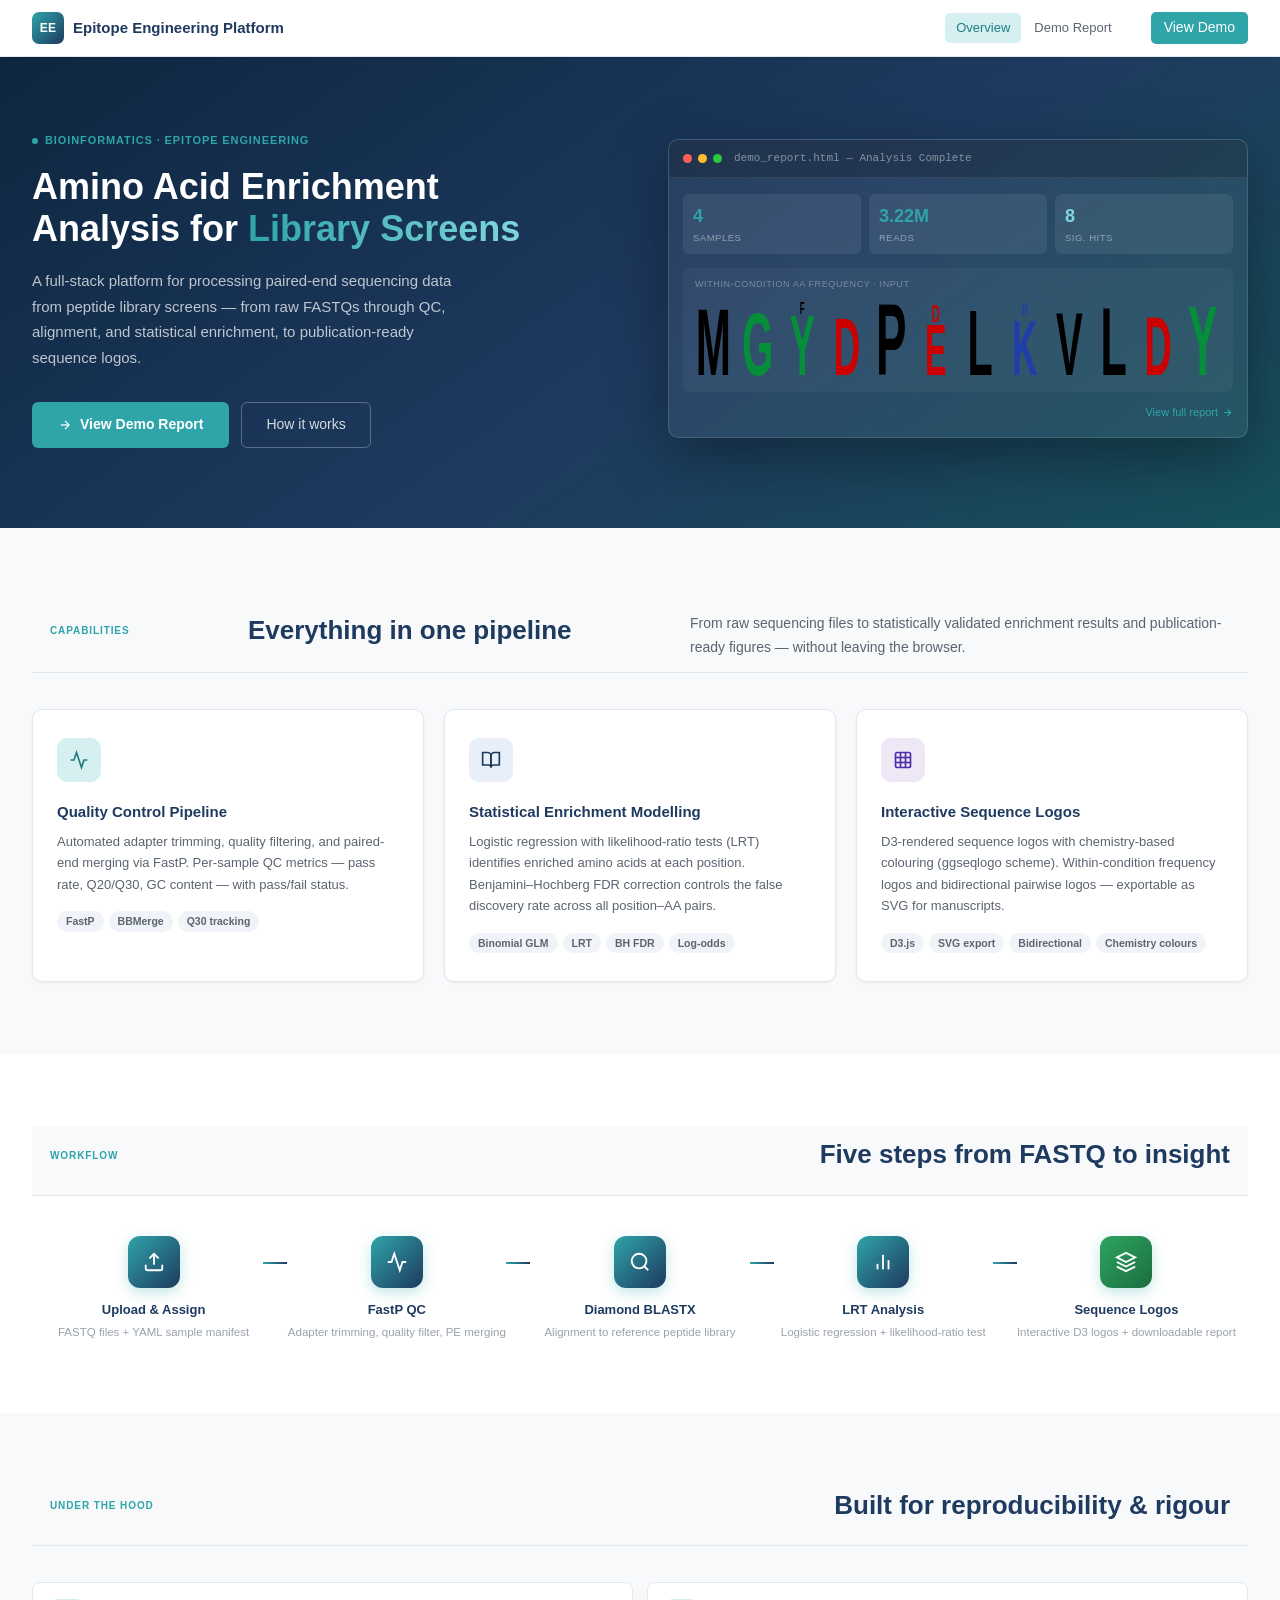
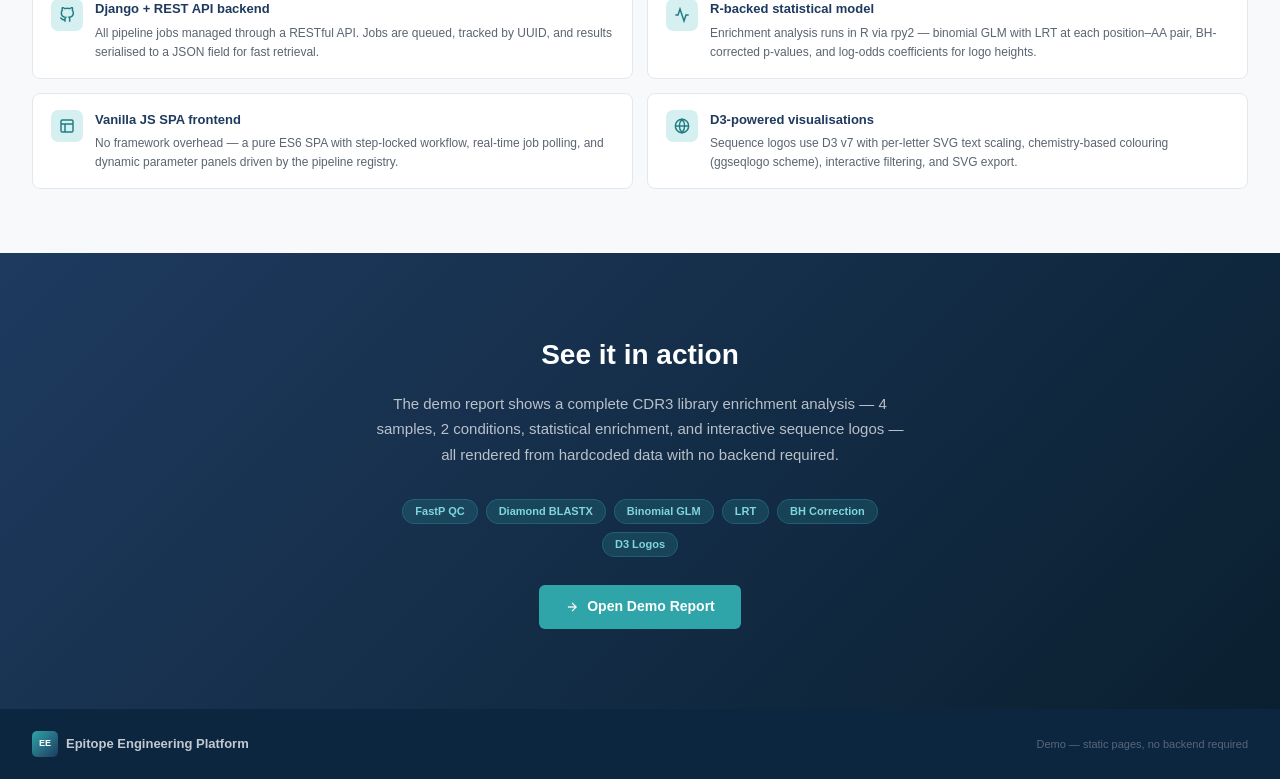
==== index.html @ d8d38004 "Initial commit for GitHub Pages demo" ====
<!DOCTYPE html>
<html lang="en">
<head>
  <meta charset="UTF-8"/>
  <meta name="viewport" content="width=device-width, initial-scale=1.0"/>
  <title>Epitope Engineering Platform — Overview</title>
  <link rel="stylesheet" href="style.css"/>
  <style>
    /* ── Hero ────────────────────────────────────────────── */
    .hero {
      background: linear-gradient(145deg, #0d2640 0%, #1E3A5F 55%, #16505a 100%);
      color: #fff;
      padding: 72px 0 80px;
    }
    .hero-inner {
      max-width: 1280px; margin: 0 auto; padding: 0 32px;
      display: grid; grid-template-columns: 1fr 1fr; gap: 56px; align-items: center;
    }
    @media (max-width: 760px) { .hero-inner { grid-template-columns: 1fr; gap: 36px; } }

    .hero-eyebrow {
      display: inline-flex; align-items: center; gap: 7px;
      font-size: 11px; font-weight: 600; text-transform: uppercase;
      letter-spacing: .9px; color: #2FA4A9; margin-bottom: 16px;
    }
    .hero-eyebrow-dot {
      width: 6px; height: 6px; border-radius: 50%; background: #2FA4A9;
      animation: pulse 2s ease-in-out infinite;
    }
    @keyframes pulse {
      0%,100% { opacity: 1; transform: scale(1); }
      50%      { opacity: .4; transform: scale(.75); }
    }

    .hero h1 {
      font-size: 36px; font-weight: 700; line-height: 1.18;
      color: #fff; margin-bottom: 18px;
    }
    .hero h1 em {
      font-style: normal;
      background: linear-gradient(90deg, #2FA4A9, #7fd6db);
      -webkit-background-clip: text; -webkit-text-fill-color: transparent;
    }

    .hero-sub {
      font-size: 15px; color: rgba(255,255,255,.72); line-height: 1.7;
      margin-bottom: 32px; max-width: 440px;
    }

    .hero-actions { display: flex; gap: 12px; flex-wrap: wrap; }
    .btn-hero-primary {
      display: inline-flex; align-items: center; gap: 8px;
      padding: 11px 26px; border-radius: 6px; border: none;
      background: #2FA4A9; color: #fff; font-size: 14px;
      font-weight: 600; font-family: inherit; cursor: pointer;
      text-decoration: none; transition: background .15s;
    }
    .btn-hero-primary:hover { background: #1f7d82; }
    .btn-hero-ghost {
      display: inline-flex; align-items: center; gap: 8px;
      padding: 11px 24px; border-radius: 6px;
      border: 1.5px solid rgba(255,255,255,.28); color: rgba(255,255,255,.82);
      font-size: 14px; font-weight: 500; font-family: inherit; cursor: pointer;
      text-decoration: none; transition: border-color .15s, color .15s;
    }
    .btn-hero-ghost:hover { border-color: rgba(255,255,255,.6); color: #fff; }

    /* ── Hero preview panel ──────────────────────────────── */
    .hero-preview {
      background: rgba(255,255,255,.06);
      border: 1px solid rgba(255,255,255,.12);
      border-radius: 10px; overflow: hidden;
      box-shadow: 0 20px 60px rgba(0,0,0,.35);
    }
    .hp-bar {
      display: flex; align-items: center; gap: 6px;
      padding: 10px 14px; background: rgba(0,0,0,.2);
      border-bottom: 1px solid rgba(255,255,255,.07);
    }
    .hp-dot { width: 9px; height: 9px; border-radius: 50%; }
    .hp-title {
      font-size: 11px; color: rgba(255,255,255,.45); margin-left: 6px;
      font-family: 'SF Mono', 'Fira Code', monospace;
    }
    .hp-content { padding: 16px 14px; }

    /* Mini stat row in preview */
    .mini-stats {
      display: grid; grid-template-columns: repeat(3, 1fr); gap: 8px;
      margin-bottom: 14px;
    }
    .mini-stat {
      background: rgba(255,255,255,.07); border-radius: 6px;
      padding: 9px 10px;
    }
    .mini-stat-val { font-size: 18px; font-weight: 700; color: #2FA4A9; }
    .mini-stat-lbl { font-size: 9.5px; color: rgba(255,255,255,.45); text-transform: uppercase; letter-spacing: .5px; }

    /* Preview logo placeholder (static SVG) */
    .preview-logo-wrap {
      background: rgba(255,255,255,.04); border-radius: 6px;
      padding: 10px 8px;
    }
    .preview-logo-label {
      font-size: 9px; text-transform: uppercase; letter-spacing: .6px;
      color: rgba(255,255,255,.35); margin-bottom: 6px; padding-left: 4px;
    }

    /* ── Section headers ─────────────────────────────────── */
    .section-label {
      font-size: 10px; font-weight: 700; text-transform: uppercase;
      letter-spacing: .9px; color: #2FA4A9; margin-bottom: 10px;
    }
    .section-title {
      font-size: 26px; font-weight: 700; color: #1E3A5F;
      line-height: 1.25; margin-bottom: 12px;
    }
    .section-sub {
      font-size: 14px; color: #5B6470; line-height: 1.7; max-width: 540px;
    }
    .section-hd { margin-bottom: 36px; }

    /* ── Features section ────────────────────────────────── */
    .features { padding: 72px 0; background: #F7F9FB; }
    .feature-grid {
      display: grid; grid-template-columns: repeat(3, 1fr); gap: 20px;
    }
    @media (max-width: 720px) { .feature-grid { grid-template-columns: 1fr; } }

    .feat-card {
      background: #fff; border: 1px solid #E3E8EF;
      border-radius: 10px; padding: 28px 24px;
      box-shadow: 0 1px 3px rgba(0,0,0,.06);
      transition: box-shadow .2s, transform .2s;
    }
    .feat-card:hover {
      box-shadow: 0 6px 20px rgba(0,0,0,.09);
      transform: translateY(-2px);
    }
    .feat-icon {
      width: 44px; height: 44px; border-radius: 10px;
      display: flex; align-items: center; justify-content: center;
      margin-bottom: 18px;
    }
    .feat-icon.teal   { background: #D6F0F1; color: #1f7d82; }
    .feat-icon.navy   { background: #E8EFF8; color: #1E3A5F; }
    .feat-icon.purple { background: #EDE7F6; color: #512DA8; }
    .feat-h { font-size: 15px; font-weight: 700; color: #1E3A5F; margin-bottom: 8px; }
    .feat-p { font-size: 13px; color: #5B6470; line-height: 1.65; }
    .feat-tags { display: flex; flex-wrap: wrap; gap: 5px; margin-top: 16px; }
    .feat-tag {
      font-size: 10.5px; font-weight: 600; padding: 2px 9px;
      border-radius: 99px; background: #F0F4F8; color: #5B6470;
    }

    /* ── Pipeline section ────────────────────────────────── */
    .pipeline-section { padding: 72px 0; background: #fff; }
    .pipeline-flow {
      display: flex; align-items: flex-start; gap: 0;
      margin-top: 40px; flex-wrap: wrap;
    }
    .pipeline-step {
      flex: 1; min-width: 140px;
      display: flex; flex-direction: column; align-items: center;
      text-align: center; position: relative; padding: 0 8px;
    }
    .pipeline-step:not(:last-child)::after {
      content: '';
      position: absolute; top: 26px; right: -12px;
      width: 24px; height: 2px;
      background: linear-gradient(90deg, #2FA4A9, #1E3A5F);
    }
    @media (max-width: 700px) {
      .pipeline-flow { flex-direction: column; gap: 20px; }
      .pipeline-step:not(:last-child)::after { display: none; }
    }

    .ps-icon {
      width: 52px; height: 52px; border-radius: 12px;
      background: linear-gradient(135deg, #2FA4A9, #1E3A5F);
      display: flex; align-items: center; justify-content: center;
      color: #fff; margin-bottom: 12px;
      box-shadow: 0 4px 14px rgba(47,164,169,.3);
    }
    .ps-name { font-size: 13px; font-weight: 700; color: #1E3A5F; margin-bottom: 4px; }
    .ps-desc { font-size: 11.5px; color: #9AA2AB; line-height: 1.5; }

    /* ── Technical highlights ────────────────────────────── */
    .tech-section { padding: 64px 0; background: #F7F9FB; }
    .tech-grid {
      display: grid; grid-template-columns: repeat(2, 1fr); gap: 14px;
      margin-top: 36px;
    }
    @media (max-width: 600px) { .tech-grid { grid-template-columns: 1fr; } }
    .tech-item {
      display: flex; gap: 12px; align-items: flex-start;
      background: #fff; border: 1px solid #E3E8EF;
      border-radius: 8px; padding: 16px 18px;
    }
    .tech-icon {
      width: 32px; height: 32px; border-radius: 7px;
      background: #D6F0F1; color: #1f7d82; flex-shrink: 0;
      display: flex; align-items: center; justify-content: center;
    }
    .tech-h { font-size: 13px; font-weight: 600; color: #1E3A5F; margin-bottom: 4px; }
    .tech-p { font-size: 12px; color: #5B6470; line-height: 1.6; }

    /* ── CTA section ─────────────────────────────────────── */
    .cta-section {
      padding: 80px 0;
      background: linear-gradient(135deg, #1E3A5F 0%, #0a2030 100%);
      text-align: center;
    }
    .cta-inner { max-width: 600px; margin: 0 auto; padding: 0 32px; }
    .cta-section h2 { font-size: 28px; font-weight: 700; color: #fff; margin-bottom: 14px; }
    .cta-section p  { font-size: 15px; color: rgba(255,255,255,.7); line-height: 1.7; margin-bottom: 32px; }
    .cta-badges { display: flex; gap: 8px; flex-wrap: wrap; justify-content: center; margin-bottom: 28px; }
    .cta-badge {
      font-size: 11px; font-weight: 600; padding: 3px 12px;
      border-radius: 99px; background: rgba(47,164,169,.2);
      color: #7fd6db; border: 1px solid rgba(47,164,169,.3);
    }

    /* ── Footer ──────────────────────────────────────────── */
    .simple-footer {
      background: #0d2640; padding: 22px 32px;
      display: flex; align-items: center; justify-content: space-between;
      flex-wrap: wrap; gap: 12px;
    }
    .sf-logo { display: flex; align-items: center; gap: 8px; }
    .sf-logo-mark {
      width: 26px; height: 26px; border-radius: 5px;
      background: linear-gradient(135deg, #2FA4A9, #1E3A5F);
      display: flex; align-items: center; justify-content: center;
      color: #fff; font-weight: 700; font-size: 9px;
    }
    .sf-logo-name { font-size: 13px; font-weight: 600; color: rgba(255,255,255,.75); }
    .sf-copy { font-size: 11px; color: rgba(255,255,255,.3); }
  </style>
</head>
<body>

<!-- ── Header ──────────────────────────────────────────────────────── -->
<header class="site-header">
  <div class="hdr-inner">
    <div class="logo">
      <span class="logo-mark">EE</span>
      <span class="logo-name">Epitope Engineering Platform</span>
    </div>
    <nav class="nav">
      <a href="index.html" class="nav-a active">Overview</a>
      <a href="demo_report.html" class="nav-a">Demo Report</a>
    </nav>
    <a href="demo_report.html" class="btn-accent" style="margin-left:8px">View Demo</a>
  </div>
</header>

<!-- ── Hero ────────────────────────────────────────────────────────── -->
<section class="hero">
  <div class="hero-inner">
    <div>
      <div class="hero-eyebrow">
        <span class="hero-eyebrow-dot"></span>
        Bioinformatics · Epitope Engineering
      </div>
      <h1>Amino Acid Enrichment<br>Analysis for <em>Library Screens</em></h1>
      <p class="hero-sub">
        A full-stack platform for processing paired-end sequencing data from peptide library
        screens — from raw FASTQs through QC, alignment, and statistical enrichment, to
        publication-ready sequence logos.
      </p>
      <div class="hero-actions">
        <a href="demo_report.html" class="btn-hero-primary">
          <svg width="14" height="14" viewBox="0 0 24 24" fill="none" stroke="currentColor" stroke-width="2.2"><path d="M5 12h14"/><path d="M12 5l7 7-7 7"/></svg>
          View Demo Report
        </a>
        <a href="#pipeline" class="btn-hero-ghost">How it works</a>
      </div>
    </div>

    <!-- Preview panel -->
    <div class="hero-preview">
      <div class="hp-bar">
        <div class="hp-dot" style="background:#FF5F57"></div>
        <div class="hp-dot" style="background:#FEBC2E"></div>
        <div class="hp-dot" style="background:#28C840"></div>
        <span class="hp-title">demo_report.html — Analysis Complete</span>
      </div>
      <div class="hp-content">
        <div class="mini-stats">
          <div class="mini-stat">
            <div class="mini-stat-val">4</div>
            <div class="mini-stat-lbl">Samples</div>
          </div>
          <div class="mini-stat">
            <div class="mini-stat-val">3.22M</div>
            <div class="mini-stat-lbl">Reads</div>
          </div>
          <div class="mini-stat">
            <div class="mini-stat-val" style="color:#7fd6db">8</div>
            <div class="mini-stat-lbl">Sig. Hits</div>
          </div>
        </div>

        <!-- Static inline sequence logo preview -->
        <div class="preview-logo-wrap">
          <div class="preview-logo-label">Within-condition AA frequency · Input</div>
          <svg width="100%" viewBox="0 0 552 80" xmlns="http://www.w3.org/2000/svg" preserveAspectRatio="xMidYMid meet">
            <!-- P1: M tall black -->
            <g transform="translate(23,80)"><text x="0" y="0" text-anchor="middle" font-family="'Arial Black',Arial" font-weight="900" font-size="97" fill="#000" transform="scale(.45,1)" dominant-baseline="alphabetic">M</text></g>
            <!-- P2: G tall green -->
            <g transform="translate(69,80)"><text x="0" y="0" text-anchor="middle" font-family="'Arial Black',Arial" font-weight="900" font-size="92" fill="#058F3A" transform="scale(.45,1)" dominant-baseline="alphabetic">G</text></g>
            <!-- P3: Y green prominent -->
            <g transform="translate(115,80)"><text x="0" y="0" text-anchor="middle" font-family="'Arial Black',Arial" font-weight="900" font-size="88" fill="#058F3A" transform="scale(.45,1)" dominant-baseline="alphabetic">Y</text></g>
            <!-- P3: F small black above -->
            <g transform="translate(115,17)"><text x="0" y="0" text-anchor="middle" font-family="'Arial Black',Arial" font-weight="900" font-size="18" fill="#000" transform="scale(.45,1)" dominant-baseline="alphabetic">F</text></g>
            <!-- P4: D red tall -->
            <g transform="translate(161,80)"><text x="0" y="0" text-anchor="middle" font-family="'Arial Black',Arial" font-weight="900" font-size="85" fill="#CC0000" transform="scale(.45,1)" dominant-baseline="alphabetic">D</text></g>
            <!-- P5: P black very tall -->
            <g transform="translate(207,80)"><text x="0" y="0" text-anchor="middle" font-family="'Arial Black',Arial" font-weight="900" font-size="105" fill="#000" transform="scale(.45,1)" dominant-baseline="alphabetic">P</text></g>
            <!-- P6: E red tall -->
            <g transform="translate(253,80)"><text x="0" y="0" text-anchor="middle" font-family="'Arial Black',Arial" font-weight="900" font-size="74" fill="#CC0000" transform="scale(.45,1)" dominant-baseline="alphabetic">E</text></g>
            <!-- P6: D red medium -->
            <g transform="translate(253,25)"><text x="0" y="0" text-anchor="middle" font-family="'Arial Black',Arial" font-weight="900" font-size="25" fill="#CC0000" transform="scale(.45,1)" dominant-baseline="alphabetic">D</text></g>
            <!-- P7: L black tall -->
            <g transform="translate(299,80)"><text x="0" y="0" text-anchor="middle" font-family="'Arial Black',Arial" font-weight="900" font-size="95" fill="#000" transform="scale(.45,1)" dominant-baseline="alphabetic">L</text></g>
            <!-- P8: K blue tall -->
            <g transform="translate(345,80)"><text x="0" y="0" text-anchor="middle" font-family="'Arial Black',Arial" font-weight="900" font-size="81" fill="#1F3EAA" transform="scale(.45,1)" dominant-baseline="alphabetic">K</text></g>
            <!-- P8: R blue medium -->
            <g transform="translate(345,18)"><text x="0" y="0" text-anchor="middle" font-family="'Arial Black',Arial" font-weight="900" font-size="18" fill="#1F3EAA" transform="scale(.45,1)" dominant-baseline="alphabetic">R</text></g>
            <!-- P9: V black tall -->
            <g transform="translate(391,80)"><text x="0" y="0" text-anchor="middle" font-family="'Arial Black',Arial" font-weight="900" font-size="92" fill="#000" transform="scale(.45,1)" dominant-baseline="alphabetic">V</text></g>
            <!-- P10: L black tall -->
            <g transform="translate(437,80)"><text x="0" y="0" text-anchor="middle" font-family="'Arial Black',Arial" font-weight="900" font-size="99" fill="#000" transform="scale(.45,1)" dominant-baseline="alphabetic">L</text></g>
            <!-- P11: D red tall -->
            <g transform="translate(483,80)"><text x="0" y="0" text-anchor="middle" font-family="'Arial Black',Arial" font-weight="900" font-size="87" fill="#CC0000" transform="scale(.45,1)" dominant-baseline="alphabetic">D</text></g>
            <!-- P12: Y green tall -->
            <g transform="translate(529,80)"><text x="0" y="0" text-anchor="middle" font-family="'Arial Black',Arial" font-weight="900" font-size="101" fill="#058F3A" transform="scale(.45,1)" dominant-baseline="alphabetic">Y</text></g>
          </svg>
        </div>

        <div style="display:flex;justify-content:flex-end;margin-top:12px">
          <a href="demo_report.html" style="font-size:11px;color:#2FA4A9;display:flex;align-items:center;gap:4px">
            View full report
            <svg width="11" height="11" viewBox="0 0 24 24" fill="none" stroke="currentColor" stroke-width="2.5"><path d="M5 12h14"/><path d="M12 5l7 7-7 7"/></svg>
          </a>
        </div>
      </div>
    </div>
  </div>
</section>

<!-- ── Features ────────────────────────────────────────────────────── -->
<section class="features">
  <div class="wrap">
    <div class="section-hd">
      <div class="section-label">Capabilities</div>
      <div class="section-title">Everything in one pipeline</div>
      <p class="section-sub">
        From raw sequencing files to statistically validated enrichment results and
        publication-ready figures — without leaving the browser.
      </p>
    </div>

    <div class="feature-grid">
      <!-- Feature 1 -->
      <div class="feat-card">
        <div class="feat-icon teal">
          <svg width="20" height="20" viewBox="0 0 24 24" fill="none" stroke="currentColor" stroke-width="2"><polyline points="22 12 18 12 15 21 9 3 6 12 2 12"/></svg>
        </div>
        <div class="feat-h">Quality Control Pipeline</div>
        <p class="feat-p">
          Automated adapter trimming, quality filtering, and paired-end merging via FastP.
          Per-sample QC metrics — pass rate, Q20/Q30, GC content — with pass/fail status.
        </p>
        <div class="feat-tags">
          <span class="feat-tag">FastP</span>
          <span class="feat-tag">BBMerge</span>
          <span class="feat-tag">Q30 tracking</span>
        </div>
      </div>

      <!-- Feature 2 -->
      <div class="feat-card">
        <div class="feat-icon navy">
          <svg width="20" height="20" viewBox="0 0 24 24" fill="none" stroke="currentColor" stroke-width="2"><path d="M2 3h6a4 4 0 0 1 4 4v14a3 3 0 0 0-3-3H2z"/><path d="M22 3h-6a4 4 0 0 0-4 4v14a3 3 0 0 1 3-3h7z"/></svg>
        </div>
        <div class="feat-h">Statistical Enrichment Modelling</div>
        <p class="feat-p">
          Logistic regression with likelihood-ratio tests (LRT) identifies enriched amino acids
          at each position. Benjamini–Hochberg FDR correction controls the false discovery rate
          across all position–AA pairs.
        </p>
        <div class="feat-tags">
          <span class="feat-tag">Binomial GLM</span>
          <span class="feat-tag">LRT</span>
          <span class="feat-tag">BH FDR</span>
          <span class="feat-tag">Log-odds</span>
        </div>
      </div>

      <!-- Feature 3 -->
      <div class="feat-card">
        <div class="feat-icon purple">
          <svg width="20" height="20" viewBox="0 0 24 24" fill="none" stroke="currentColor" stroke-width="2"><rect x="3" y="3" width="18" height="18" rx="2" ry="2"/><line x1="3" y1="9" x2="21" y2="9"/><line x1="3" y1="15" x2="21" y2="15"/><line x1="9" y1="3" x2="9" y2="21"/><line x1="15" y1="3" x2="15" y2="21"/></svg>
        </div>
        <div class="feat-h">Interactive Sequence Logos</div>
        <p class="feat-p">
          D3-rendered sequence logos with chemistry-based colouring (ggseqlogo scheme).
          Within-condition frequency logos and bidirectional pairwise logos — exportable
          as SVG for manuscripts.
        </p>
        <div class="feat-tags">
          <span class="feat-tag">D3.js</span>
          <span class="feat-tag">SVG export</span>
          <span class="feat-tag">Bidirectional</span>
          <span class="feat-tag">Chemistry colours</span>
        </div>
      </div>
    </div>
  </div>
</section>

<!-- ── Pipeline flow ────────────────────────────────────────────────── -->
<section class="pipeline-section" id="pipeline">
  <div class="wrap">
    <div class="section-hd" style="text-align:center;margin:0 auto 36px">
      <div class="section-label" style="text-align:center">Workflow</div>
      <div class="section-title" style="text-align:center">Five steps from FASTQ to insight</div>
    </div>

    <div class="pipeline-flow">
      <div class="pipeline-step">
        <div class="ps-icon">
          <svg width="22" height="22" viewBox="0 0 24 24" fill="none" stroke="currentColor" stroke-width="2"><path d="M21 15v4a2 2 0 01-2 2H5a2 2 0 01-2-2v-4"/><polyline points="17 8 12 3 7 8"/><line x1="12" y1="3" x2="12" y2="15"/></svg>
        </div>
        <div class="ps-name">Upload & Assign</div>
        <div class="ps-desc">FASTQ files + YAML sample manifest</div>
      </div>

      <div class="pipeline-step">
        <div class="ps-icon">
          <svg width="22" height="22" viewBox="0 0 24 24" fill="none" stroke="currentColor" stroke-width="2"><polyline points="22 12 18 12 15 21 9 3 6 12 2 12"/></svg>
        </div>
        <div class="ps-name">FastP QC</div>
        <div class="ps-desc">Adapter trimming, quality filter, PE merging</div>
      </div>

      <div class="pipeline-step">
        <div class="ps-icon">
          <svg width="22" height="22" viewBox="0 0 24 24" fill="none" stroke="currentColor" stroke-width="2"><circle cx="11" cy="11" r="8"/><line x1="21" y1="21" x2="16.65" y2="16.65"/></svg>
        </div>
        <div class="ps-name">Diamond BLASTX</div>
        <div class="ps-desc">Alignment to reference peptide library</div>
      </div>

      <div class="pipeline-step">
        <div class="ps-icon">
          <svg width="22" height="22" viewBox="0 0 24 24" fill="none" stroke="currentColor" stroke-width="2"><line x1="18" y1="20" x2="18" y2="10"/><line x1="12" y1="20" x2="12" y2="4"/><line x1="6" y1="20" x2="6" y2="14"/></svg>
        </div>
        <div class="ps-name">LRT Analysis</div>
        <div class="ps-desc">Logistic regression + likelihood-ratio test</div>
      </div>

      <div class="pipeline-step">
        <div class="ps-icon" style="background:linear-gradient(135deg,#2fa460,#1a6e40)">
          <svg width="22" height="22" viewBox="0 0 24 24" fill="none" stroke="currentColor" stroke-width="2"><path d="M12 2L2 7l10 5 10-5-10-5z"/><path d="M2 17l10 5 10-5"/><path d="M2 12l10 5 10-5"/></svg>
        </div>
        <div class="ps-name">Sequence Logos</div>
        <div class="ps-desc">Interactive D3 logos + downloadable report</div>
      </div>
    </div>
  </div>
</section>

<!-- ── Technical highlights ─────────────────────────────────────────── -->
<section class="tech-section">
  <div class="wrap">
    <div class="section-hd">
      <div class="section-label">Under the hood</div>
      <div class="section-title">Built for reproducibility &amp; rigour</div>
    </div>

    <div class="tech-grid">
      <div class="tech-item">
        <div class="tech-icon">
          <svg width="16" height="16" viewBox="0 0 24 24" fill="none" stroke="currentColor" stroke-width="2.2"><path d="M9 19c-5 1.5-5-2.5-7-3m14 6v-3.87a3.37 3.37 0 0 0-.94-2.61c3.14-.35 6.44-1.54 6.44-7A5.44 5.44 0 0 0 20 4.77 5.07 5.07 0 0 0 19.91 1S18.73.65 16 2.48a13.38 13.38 0 0 0-7 0C6.27.65 5.09 1 5.09 1A5.07 5.07 0 0 0 5 4.77a5.44 5.44 0 0 0-1.5 3.78c0 5.42 3.3 6.61 6.44 7A3.37 3.37 0 0 0 9 18.13V22"/></svg>
        </div>
        <div>
          <div class="tech-h">Django + REST API backend</div>
          <p class="tech-p">
            All pipeline jobs managed through a RESTful API. Jobs are queued, tracked by UUID,
            and results serialised to a JSON field for fast retrieval.
          </p>
        </div>
      </div>

      <div class="tech-item">
        <div class="tech-icon">
          <svg width="16" height="16" viewBox="0 0 24 24" fill="none" stroke="currentColor" stroke-width="2.2"><polyline points="22 12 18 12 15 21 9 3 6 12 2 12"/></svg>
        </div>
        <div>
          <div class="tech-h">R-backed statistical model</div>
          <p class="tech-p">
            Enrichment analysis runs in R via rpy2 — binomial GLM with LRT at each
            position–AA pair, BH-corrected p-values, and log-odds coefficients for logo heights.
          </p>
        </div>
      </div>

      <div class="tech-item">
        <div class="tech-icon">
          <svg width="16" height="16" viewBox="0 0 24 24" fill="none" stroke="currentColor" stroke-width="2.2"><rect x="3" y="3" width="18" height="18" rx="2"/><path d="M3 9h18M9 21V9"/></svg>
        </div>
        <div>
          <div class="tech-h">Vanilla JS SPA frontend</div>
          <p class="tech-p">
            No framework overhead — a pure ES6 SPA with step-locked workflow, real-time
            job polling, and dynamic parameter panels driven by the pipeline registry.
          </p>
        </div>
      </div>

      <div class="tech-item">
        <div class="tech-icon">
          <svg width="16" height="16" viewBox="0 0 24 24" fill="none" stroke="currentColor" stroke-width="2.2"><circle cx="12" cy="12" r="10"/><line x1="2" y1="12" x2="22" y2="12"/><path d="M12 2a15.3 15.3 0 0 1 4 10 15.3 15.3 0 0 1-4 10 15.3 15.3 0 0 1-4-10 15.3 15.3 0 0 1 4-10z"/></svg>
        </div>
        <div>
          <div class="tech-h">D3-powered visualisations</div>
          <p class="tech-p">
            Sequence logos use D3 v7 with per-letter SVG text scaling, chemistry-based
            colouring (ggseqlogo scheme), interactive filtering, and SVG export.
          </p>
        </div>
      </div>
    </div>
  </div>
</section>

<!-- ── CTA ──────────────────────────────────────────────────────────── -->
<section class="cta-section">
  <div class="cta-inner">
    <h2>See it in action</h2>
    <p>
      The demo report shows a complete CDR3 library enrichment analysis — 4 samples,
      2 conditions, statistical enrichment, and interactive sequence logos — all rendered
      from hardcoded data with no backend required.
    </p>
    <div class="cta-badges">
      <span class="cta-badge">FastP QC</span>
      <span class="cta-badge">Diamond BLASTX</span>
      <span class="cta-badge">Binomial GLM</span>
      <span class="cta-badge">LRT</span>
      <span class="cta-badge">BH Correction</span>
      <span class="cta-badge">D3 Logos</span>
    </div>
    <a href="demo_report.html" class="btn-hero-primary" style="margin:0 auto;display:inline-flex">
      <svg width="14" height="14" viewBox="0 0 24 24" fill="none" stroke="currentColor" stroke-width="2.2"><path d="M5 12h14"/><path d="M12 5l7 7-7 7"/></svg>
      Open Demo Report
    </a>
  </div>
</section>

<!-- ── Footer ───────────────────────────────────────────────────────── -->
<footer class="simple-footer">
  <div class="sf-logo">
    <div class="sf-logo-mark">EE</div>
    <span class="sf-logo-name">Epitope Engineering Platform</span>
  </div>
  <span class="sf-copy">Demo — static pages, no backend required</span>
</footer>

</body>
</html>
---- style.css ----
/* ══════════════════════════════════════════════════════
   Nature palette
   Primary #1E3A5F  Accent #2FA4A9  BG #F7F9FB
══════════════════════════════════════════════════════ */
:root{
  --p:   #1E3A5F; --p2:  #2a5080;
  --a:   #2FA4A9; --a2:  #1f7d82; --as: #D6F0F1;
  --bg:  #F7F9FB; --sur: #FFFFFF;
  --bd:  #E3E8EF; --bd2: #F0F4F8;
  --t1:  #1A1D21; --t2:  #5B6470; --t3: #9AA2AB;
  --ok:  #2E7D32; --oks: #E8F5E9;
  --err: #C62828; --ers: #FFEBEE;
  --r:   7px; --r2: 5px;
  --sh:  0 1px 3px rgba(0,0,0,.07),0 1px 2px rgba(0,0,0,.04);
  --sh2: 0 4px 14px rgba(0,0,0,.09);
}
*,*::before,*::after{box-sizing:border-box;margin:0;padding:0}
html{font-size:14px}
body{font-family:'Inter',-apple-system,BlinkMacSystemFont,'Segoe UI',sans-serif;
  background:var(--bg);color:var(--t1);line-height:1.55;min-height:100vh;display:flex;flex-direction:column}
a{color:var(--a);text-decoration:none}
button{cursor:pointer;font-family:inherit;font-size:13px}
input,select{font-family:inherit;font-size:12px}

.wrap{max-width:1280px;margin:0 auto;padding:0 32px}

/* ── HEADER ──────────────────────────────────────────── */
.site-header{background:var(--sur);border-bottom:1px solid var(--bd);
  position:sticky;top:0;z-index:200;box-shadow:var(--sh)}
.hdr-inner{max-width:1280px;margin:0 auto;padding:0 32px;
  display:flex;align-items:center;gap:20px;height:56px}
.logo{display:flex;align-items:center;gap:9px;flex-shrink:0}
.logo-mark{width:32px;height:32px;border-radius:7px;
  background:linear-gradient(135deg,var(--a),var(--p));
  display:flex;align-items:center;justify-content:center;
  color:#fff;font-weight:700;font-size:12px;letter-spacing:.3px}
.logo-mark.sm{width:26px;height:26px;font-size:10px}
.logo-name{font-weight:600;font-size:15px;color:var(--p)}
.nav{display:flex;gap:2px;margin-left:auto}
.nav-a{padding:5px 11px;border-radius:var(--r2);font-size:13px;color:var(--t2);transition:.15s}
.nav-a:hover{background:var(--bg);color:var(--t1)}
.nav-a.active{background:var(--as);color:var(--a2);font-weight:500}
.btn-ghost{padding:5px 13px;border-radius:var(--r2);border:1px solid var(--bd);
  background:transparent;color:var(--t1);transition:.15s}
.btn-ghost:hover{border-color:var(--a);color:var(--a)}
.btn-accent{padding:5px 13px;border-radius:var(--r2);border:none;
  background:var(--a);color:#fff;font-weight:500;transition:.15s}
.btn-accent:hover{background:var(--a2)}

/* ── SIDEBAR ─────────────────────────────────────────── */
.sidebar-overlay{position:fixed;inset:0;background:rgba(0,0,0,.35);
  z-index:299;display:none;backdrop-filter:blur(2px)}
.sidebar-overlay.show{display:block}
.file-sidebar{position:fixed;top:0;right:0;bottom:0;width:320px;
  background:var(--sur);border-left:1px solid var(--bd);
  z-index:300;display:flex;flex-direction:column;
  transform:translateX(100%);transition:transform .25s cubic-bezier(.4,0,.2,1);
  box-shadow:-4px 0 24px rgba(0,0,0,.12)}
.file-sidebar.open{transform:translateX(0)}
.sb-head{display:flex;align-items:center;justify-content:space-between;
  padding:16px 16px 12px;border-bottom:1px solid var(--bd)}
.sb-title{display:flex;align-items:center;gap:7px;
  font-weight:600;font-size:13px;color:var(--p)}
.sb-close{width:26px;height:26px;border-radius:5px;border:none;
  background:transparent;color:var(--t3);display:flex;align-items:center;justify-content:center;transition:.15s}
.sb-close:hover{background:var(--bd2);color:var(--t1)}
.sb-search-wrap{display:flex;align-items:center;gap:7px;
  margin:10px 12px 4px;padding:6px 10px;
  background:var(--bg);border:1px solid var(--bd);border-radius:var(--r2)}
.sb-search-wrap svg{color:var(--t3);flex-shrink:0}
.sb-search{border:none;background:transparent;color:var(--t1);width:100%;outline:none;font-size:12px}
/* Finder-style list */
.sb-list{flex:1;overflow-y:auto;padding:4px 0}
.sb-empty{padding:24px 16px;text-align:center;color:var(--t3);font-size:12px}
.sb-item{display:grid;grid-template-columns:28px 1fr auto 20px;
  align-items:center;gap:6px;padding:5px 10px 5px 12px;
  transition:background .1s;cursor:default;user-select:none}
.sb-item:hover{background:var(--bd2)}
.sb-item:hover .sb-item-del{opacity:1}
.sb-item-icon{width:24px;height:24px;border-radius:4px;
  background:var(--as);display:flex;align-items:center;justify-content:center;
  color:var(--a2);font-size:9px;font-weight:700;text-transform:uppercase;flex-shrink:0}
/* extension-based tints */
.sb-item-icon.fastq{background:#d6f0f1;color:#1f7d82}
.sb-item-icon.fa   {background:#e8f5e9;color:#2e7d32}
.sb-item-icon.bam  {background:#fff3e0;color:#e65100}
.sb-item-icon.vcf  {background:#f3e5f5;color:#7b1fa2}
.sb-item-icon.gz   {background:#fce4ec;color:#c62828}
.sb-item-name{font-size:12px;color:var(--t1);white-space:nowrap;overflow:hidden;text-overflow:ellipsis}
.sb-item-size{font-size:11px;color:var(--t3);white-space:nowrap}
.sb-item-del{width:18px;height:18px;border-radius:3px;border:none;
  background:transparent;color:var(--t3);opacity:0;
  display:flex;align-items:center;justify-content:center;transition:.15s;flex-shrink:0}
.sb-item-del:hover{background:var(--ers);color:var(--err)}
.sb-foot{padding:10px 14px;border-top:1px solid var(--bd);
  display:flex;justify-content:space-between;
  font-size:11px;color:var(--t2)}

/* ── MAIN / LAYOUT ───────────────────────────────────── */
.main{flex:1;padding:28px 0 60px}
.page-hd{margin-bottom:18px}
.page-hd h1{font-size:21px;font-weight:600;color:var(--p)}
.page-hd p{font-size:13px;color:var(--t2);margin-top:3px}

/* ── UPLOAD BAR ──────────────────────────────────────── */
.upload-bar{display:flex;align-items:center;
  background:var(--sur);border:1px solid var(--bd);border-radius:var(--r);
  box-shadow:var(--sh);margin-bottom:18px;overflow:hidden;min-height:66px}
.upload-left{display:flex;align-items:center;gap:12px;
  padding:12px 18px;flex:1;cursor:pointer;transition:background .15s}
.upload-left:hover{background:var(--bg)}
.upload-bar.drag-over .upload-left{background:var(--as);outline:2px dashed var(--a);outline-offset:-3px}
.upload-ico{width:38px;height:38px;border-radius:9px;background:var(--as);
  display:flex;align-items:center;justify-content:center;color:var(--a);flex-shrink:0}
.upload-text{display:flex;flex-direction:column;gap:1px}
.upload-title{font-size:13px;font-weight:500;color:var(--t1)}
.upload-sub{font-size:11px;color:var(--t2)}
.upload-pill-area{display:flex;align-items:center;gap:10px;padding:0 12px;flex-shrink:0}
.upload-pill{display:flex;align-items:center;gap:6px;
  padding:4px 11px;border-radius:14px;background:var(--a);color:#fff;
  font-size:12px;font-weight:600}
.pill-toggle{font-size:12px;color:var(--a);background:none;border:none;
  text-decoration:underline;padding:0;transition:color .15s}
.pill-toggle:hover{color:var(--a2)}
.upload-sep{width:1px;background:var(--bd);align-self:stretch;flex-shrink:0}
.upload-alts{display:flex;gap:6px;padding:0 14px;flex-shrink:0}
.alt-btn{display:flex;align-items:center;gap:6px;padding:6px 11px;
  background:var(--bg);border:1px solid var(--bd);border-radius:var(--r2);
  color:var(--t2);font-size:12px;transition:.15s;white-space:nowrap}
.alt-btn:hover{border-color:var(--a);color:var(--t1)}

/* ── TWO-COL ─────────────────────────────────────────── */
.two-col{display:grid;grid-template-columns:1fr 1fr;gap:18px;align-items:start}
.col-l{display:flex;flex-direction:column;gap:18px}
.h-full{height:100%}

/* ── CARD ────────────────────────────────────────────── */
.card{background:var(--sur);border:1px solid var(--bd);border-radius:var(--r);box-shadow:var(--sh);overflow:hidden}
.card-hd{display:flex;align-items:center;justify-content:space-between;
  padding:12px 16px;background:var(--bg);border-bottom:1px solid var(--bd2)}
.card-title{display:flex;align-items:center;gap:6px;font-size:13px;font-weight:600;color:var(--p)}
.card-badge{padding:2px 9px;border-radius:11px;background:var(--as);color:var(--a2);font-size:11px;font-weight:500}
.card-bd{padding:16px}

/* ── PIPELINE DROPDOWN ───────────────────────────────── */
.dd-wrap{position:relative}
.pipeline-dd{width:100%;padding:9px 32px 9px 12px;border:1px solid var(--bd);
  border-radius:var(--r2);font-size:13px;color:var(--t1);background:var(--sur);
  appearance:none;cursor:pointer;font-weight:500;transition:border-color .15s}
.pipeline-dd:focus{outline:none;border-color:var(--a)}
.dd-arrow{position:absolute;right:10px;top:50%;transform:translateY(-50%);pointer-events:none;color:var(--t2)}
/* Info panel */
.pip-info{margin-top:12px;padding:12px 14px;background:var(--bg);
  border:1px solid var(--bd);border-radius:var(--r2);animation:fadeUp .18s ease}
@keyframes fadeUp{from{opacity:0;transform:translateY(4px)}to{opacity:1;transform:none}}
.pip-info-hd{display:flex;align-items:center;gap:10px;margin-bottom:8px}
.pip-badge{width:38px;height:38px;border-radius:7px;flex-shrink:0;
  background:linear-gradient(135deg,var(--a),var(--p));
  display:flex;align-items:center;justify-content:center;
  color:#fff;font-size:10px;font-weight:700}
.pip-badge.align{background:linear-gradient(135deg,#7b4fa0,#4a2370)}
.pip-badge.rna  {background:linear-gradient(135deg,#2fa460,#1a6e40)}
.pip-badge.var  {background:linear-gradient(135deg,#e67e22,#a04000)}
.pip-badge.star { background: linear-gradient(135deg, #0284c7, #015a96); } /* sky blue */
.pip-badge.bwa  { background: linear-gradient(135deg, #be185d, #881040); } /* rose */
.pip-name{font-size:13px;font-weight:600;color:var(--p)}
.pip-steps{display:flex;flex-wrap:wrap;gap:4px;margin-top:5px}
.pip-step{padding:2px 8px;border-radius:3px;background:var(--p);color:#fff;font-size:10px;font-weight:500}
.pip-desc{font-size:12px;color:var(--t2);line-height:1.65}

/* ── PACKAGE TABS ────────────────────────────────────── */
.pkg-tabs{display:flex;gap:0;border-bottom:1px solid var(--bd);background:var(--bg)}
.pkg-tab{display:flex;align-items:center;gap:6px;padding:9px 16px;
  border:none;background:transparent;color:var(--t2);font-size:12px;font-weight:500;
  border-bottom:2px solid transparent;margin-bottom:-1px;transition:.15s;cursor:pointer}
.pkg-tab:hover{color:var(--t1)}
.pkg-tab.active{color:var(--a);border-bottom-color:var(--a)}
.pkg-dot{width:7px;height:7px;border-radius:50%;background:var(--c);flex-shrink:0}
/* Panel */
.pkg-panel{display:none;padding:16px}
.pkg-panel.active{display:block}
/* 2-col param grid */
.param-grid{display:grid;grid-template-columns:1fr 1fr;gap:12px}
.param-item{display:flex;flex-direction:column;gap:5px}
.param-item label{font-size:11px;color:var(--t2);font-weight:500;text-transform:uppercase;letter-spacing:.4px}
.param-disabled{opacity:.45;cursor:not-allowed}
.param-disabled input,.param-disabled select{cursor:not-allowed}
.req-star{color:#e55;font-size:12px;margin-left:2px}
.p-in:required:placeholder-shown{border-color:#e8856a}
.p-in{padding:6px 10px;border:1px solid var(--bd);border-radius:var(--r2);
  color:var(--t1);background:var(--sur);transition:border-color .15s}
.p-in:focus{outline:none;border-color:var(--a)}
.p-sel{width:100%;padding:6px 10px;border:1px solid var(--bd);border-radius:var(--r2);
  color:var(--t1);background:var(--sur);transition:border-color .15s}
.p-sel:focus{outline:none;border-color:var(--a)}

/* ── SAMPLE ASSIGNMENT ───────────────────────────────── */
.sample-cols{display:grid;grid-template-columns:22px 1fr 1fr 1fr 1fr 26px;
  gap:7px;padding:0 8px 7px;font-size:10px;text-transform:uppercase;
  letter-spacing:.5px;color:var(--t3);font-weight:600;border-bottom:1px solid var(--bd2);margin-bottom:8px}
.sample-row{display:grid;grid-template-columns:22px 1fr 1fr 1fr 1fr 26px;
  gap:7px;align-items:center;padding:7px 8px;
  border:1px solid var(--bd2);border-radius:var(--r2);
  background:var(--bg);margin-bottom:7px;transition:border-color .15s}
.sample-row:hover{border-color:var(--a)}
.sample-row:last-child{margin-bottom:0}
.s-num{font-size:11px;color:var(--t3);font-weight:600;text-align:center}
.s-sel{width:100%;padding:5px 7px;border:1px solid var(--bd);border-radius:var(--r2);
  font-size:12px;color:var(--t1);background:var(--sur);transition:border-color .15s}
.s-sel:focus{outline:none;border-color:var(--a)}
.s-sel.loaded{border-color:var(--ok);background:var(--oks);color:var(--ok)}
.s-name{width:100%;padding:5px 7px;border:1px solid var(--bd);border-radius:var(--r2);
  font-size:12px;color:var(--t1);background:var(--sur)}
.s-name:focus{outline:none;border-color:var(--a)}
.s-cond{width:100%;padding:5px 7px;border:1px solid var(--bd);border-radius:var(--r2);
  font-size:12px;color:var(--t1);background:var(--sur)}
.s-cond:focus{outline:none;border-color:var(--a)}
.s-del{width:22px;height:22px;border:none;border-radius:4px;
  background:transparent;color:var(--t3);font-size:12px;transition:.15s;
  display:flex;align-items:center;justify-content:center}
.s-del:hover{background:var(--ers);color:var(--err)}

/* Reference row */
.ref-row{display:flex;align-items:center;gap:9px;margin-top:12px;
  padding:9px 12px;background:var(--as);border:1px solid var(--a);border-radius:var(--r2)}
.ref-label{display:flex;align-items:center;gap:5px;
  font-size:11px;font-weight:600;color:var(--p);white-space:nowrap;text-transform:uppercase;letter-spacing:.4px}
.ref-sel{flex:1;padding:5px 9px;border:1px solid var(--bd);border-radius:var(--r2);
  font-size:12px;color:var(--t1);background:var(--sur)}
.ref-sel:focus{outline:none;border-color:var(--a)}

/* Run row */
.run-row{display:flex;align-items:center;justify-content:space-between;
  margin-top:14px;padding-top:12px;border-top:1px solid var(--bd2)}
.run-meta{display:flex;flex-direction:column;gap:3px}
#run-summary{font-size:12px;color:var(--t2)}
.run-pipe-badge{font-size:11px;padding:2px 8px;border-radius:4px;
  background:var(--as);color:var(--a2);width:fit-content}
.btn-run{display:flex;align-items:center;gap:7px;padding:9px 22px;
  background:linear-gradient(135deg,var(--a),var(--p));color:#fff;
  border:none;border-radius:var(--r2);font-size:13px;font-weight:600;
  box-shadow:var(--sh2);transition:opacity .15s}
.btn-run:hover{opacity:.88}

.merge-toggle{display:flex;align-items:flex-start;gap:8px;
  padding:8px 10px;border:1px solid var(--bd);border-radius:var(--r2);
  background:var(--sur);cursor:pointer;min-width:160px;transition:border-color .15s}
.merge-toggle:hover{border-color:var(--a)}
.merge-cb{display:none}
.merge-box{width:15px;height:15px;min-width:15px;border:1.5px solid var(--bd);
  border-radius:3px;margin-top:1px;transition:.15s;
  display:flex;align-items:center;justify-content:center}
.merge-cb:checked + .merge-box{background:var(--a);border-color:var(--a)}
.merge-cb:checked + .merge-box::after{content:"✓";font-size:10px;color:#fff;line-height:1}
.merge-text{display:flex;flex-direction:column;gap:2px}
.merge-title{font-size:12px;font-weight:600;color:var(--t1)}
.merge-sub{font-size:10px;color:var(--t3);line-height:1.4}
.merge-row{padding:10px 0;border-top:1px solid var(--bd2);margin-top:8px}


/* ── FOOTER ──────────────────────────────────────────── */
.footer{background:var(--p);color:rgba(255,255,255,.75);margin-top:auto}
.footer-inner{display:grid;grid-template-columns:2fr 1fr 1fr 1fr 1fr;
  gap:36px;padding:44px 32px 28px}
.footer-brand{display:flex;flex-direction:column;gap:8px}
.footer-logo{display:flex;align-items:center;gap:8px;color:#fff;font-weight:600;font-size:15px}
.footer-brand p{font-size:12px;color:rgba(255,255,255,.55);line-height:1.6;max-width:250px}
.footer-copy{font-size:11px;color:rgba(255,255,255,.35)!important;margin-top:4px}
.footer-col{display:flex;flex-direction:column;gap:7px}
.footer-col h4{font-size:10px;text-transform:uppercase;letter-spacing:.8px;
  color:rgba(255,255,255,.35);margin-bottom:3px}
.footer-col a{font-size:12px;color:rgba(255,255,255,.65);transition:color .15s}
.footer-col a:hover{color:var(--a)}
.footer-btm{border-top:1px solid rgba(255,255,255,.1);padding:12px 32px;
  font-size:11px;color:rgba(255,255,255,.3);text-align:center}

/* ── TOAST ───────────────────────────────────────────── */
#toast-wrap{position:fixed;bottom:22px;right:22px;z-index:9999;
  display:flex;flex-direction:column;gap:7px}
.toast{padding:10px 16px;border-radius:var(--r2);color:#fff;font-size:12px;
  box-shadow:var(--sh2);animation:slideIn .2s ease;max-width:320px;
  display:flex;align-items:center;gap:8px}
.toast.info   {background:var(--p);border-left:3px solid var(--a)}
.toast.success{background:#1b5e20;border-left:3px solid #4caf50}
.toast.warn   {background:#7a5200;border-left:3px solid #ed8b00}
.toast.error  {background:#7f0000;border-left:3px solid var(--err)}
@keyframes slideIn{from{opacity:0;transform:translateX(16px)}to{opacity:1;transform:none}}

/* ── RESULTS (shared) ────────────────────────────────── */
.results-hero{background:var(--p);color:#fff;padding:26px 0}
.results-hero h1{font-size:20px;font-weight:600}
.results-meta{display:flex;gap:18px;flex-wrap:wrap;margin-top:7px}
.results-meta-item{display:flex;align-items:center;gap:5px;font-size:12px;color:rgba(255,255,255,.7)}
.results-meta-item strong{color:#fff}
.status-badge{display:inline-flex;align-items:center;gap:4px;padding:3px 10px;border-radius:11px;font-size:11px;font-weight:600}
.status-badge.done{background:var(--oks);color:var(--ok)}
.status-badge.running{background:#fff3e0;color:#e65100}
.results-tabs{background:var(--sur);border-bottom:1px solid var(--bd);padding:0 32px;display:flex}
.results-tab{padding:13px 16px;font-size:13px;color:var(--t2);cursor:pointer;
  border-bottom:2px solid transparent;transition:.15s}
.results-tab:hover{color:var(--t1)}
.results-tab.active{color:var(--a);border-bottom-color:var(--a);font-weight:500}

/* ── DYNAMIC PARAM PANELS ────────────────────────────── */
.params-blurb{
  padding:11px 14px;margin:0 16px 0;
  background:var(--bd2);border:1px solid var(--bd);border-radius:var(--r2);
  font-size:12px;color:var(--t2);line-height:1.65;margin-bottom:0;
  border-bottom:none;border-radius:var(--r2) var(--r2) 0 0;
}
.params-dynamic{padding:14px 16px;display:flex;flex-direction:column;gap:16px}
.params-empty{font-size:12px;color:var(--t3);text-align:center;padding:20px 0}
.pkg-block{border:1px solid var(--bd);border-radius:var(--r2);overflow:hidden}
.pkg-block-hd{
  display:flex;align-items:center;justify-content:space-between;
  padding:8px 12px;background:var(--bg);border-bottom:1px solid var(--bd2)
}
.pkg-block-label{font-size:12px;font-weight:700;color:var(--p);letter-spacing:.3px}
.pkg-block-link{
  font-size:11px;color:var(--a);text-decoration:none;
  padding:2px 7px;border:1px solid var(--bd);border-radius:3px;
  background:var(--sur);transition:.15s
}
.pkg-block-link:hover{border-color:var(--a);background:var(--as)}
.pkg-block-desc{
  padding:8px 12px;font-size:11px;color:var(--t2);
  background:var(--sur);border-bottom:1px dashed var(--bd2);line-height:1.6
}
.pkg-block .param-grid{padding:10px 12px}

/* spacing fixes */
.params-blurb{
  margin:16px 16px 12px;
  border:1px solid var(--bd);
  border-radius:var(--r2);
  border-bottom:1px solid var(--bd);  /* restore bottom border */
}
.params-dynamic{padding:0 16px 16px;gap:10px}

.btn-reset-params{
  display:flex;align-items:center;gap:5px;
  padding:4px 10px;border-radius:var(--r2);
  border:1px solid var(--bd);background:var(--sur);
  color:var(--t2);font-size:11px;transition:.15s
}
.btn-reset-params:hover{border-color:var(--a);color:var(--a)}

/* ══════════════════════════════════════════════════════
   EEP additions — append to bottom of style.css
══════════════════════════════════════════════════════ */

/* ── Workflow stepper ─────────────────────────────── */
.wf-bar {
  display: flex; align-items: stretch;
  background: var(--sur); border: 1px solid var(--bd);
  border-radius: var(--r); overflow: hidden; box-shadow: var(--sh);
  margin-bottom: 22px;
}
.wf-step {
  flex: 1; display: flex; align-items: center; gap: 10px;
  padding: 13px 18px; border-right: 1px solid var(--bd);
  color: var(--t3); transition: background .18s;
}
.wf-step:last-child { border-right: none; }
.wf-step.active { background: var(--as); color: var(--a2); }
.wf-step.done   { background: #f0fff4; color: var(--ok); }
.wf-num {
  width: 22px; height: 22px; border-radius: 50%; flex-shrink: 0;
  display: flex; align-items: center; justify-content: center;
  font-size: 11px; font-weight: 700; border: 1.5px solid currentColor;
}
.wf-step.active .wf-num { background: var(--a);  color: #fff; border-color: var(--a); }
.wf-step.done   .wf-num { background: var(--ok); color: #fff; border-color: var(--ok); }
.wf-text  { display: flex; flex-direction: column; gap: 1px; }
.wf-label { font-size: 12px; font-weight: 600; }
.wf-sub   { font-size: 10px; opacity: .7; }

/* ── Section blocks ───────────────────────────────── */
.section-block {
  background: var(--sur); border: 1px solid var(--bd);
  border-radius: var(--r); box-shadow: var(--sh);
  margin-bottom: 18px; overflow: hidden;
}
.section-block.locked { opacity: .45; pointer-events: none; transition: opacity .3s; }
.section-block.locked.unlocked { opacity: 1; pointer-events: auto; }
.section-hd {
  display: flex; align-items: center; justify-content: space-between;
  padding: 12px 18px; background: var(--bg); border-bottom: 1px solid var(--bd);
}
.section-title {
  display: flex; align-items: center; gap: 8px;
  font-size: 13px; font-weight: 700; color: var(--p);
}
.section-badge {
  font-size: 10px; font-weight: 600; text-transform: uppercase;
  letter-spacing: .5px; padding: 2px 9px; border-radius: 10px;
  background: var(--as); color: var(--a2);
}
.section-bd { padding: 18px; }
.step-pill {
  width: 20px; height: 20px; border-radius: 50%; flex-shrink: 0;
  background: var(--p); color: #fff;
  display: flex; align-items: center; justify-content: center;
  font-size: 10px; font-weight: 700;
}
.step-hint { font-size: 12px; color: var(--t3); font-style: italic; margin: 0; }

/* ── Instruction banner ───────────────────────────── */
.instr-banner {
  background: var(--bd2); border: 1px solid var(--bd);
  border-radius: var(--r2); padding: 14px 18px; margin-bottom: 18px;
}
.instr-title {
  display: flex; align-items: center; gap: 6px;
  font-size: 11px; font-weight: 700; text-transform: uppercase;
  letter-spacing: .6px; color: var(--p); margin-bottom: 12px;
}
.instr-steps { display: flex; gap: 0; }
.instr-step {
  display: flex; align-items: flex-start; gap: 9px; flex: 1;
  padding-right: 16px; margin-right: 16px;
  border-right: 1px dashed var(--bd);
}
.instr-step:last-child { border-right: none; padding-right: 0; margin-right: 0; }
.instr-n {
  width: 20px; height: 20px; border-radius: 50%; flex-shrink: 0;
  background: var(--a); color: #fff; font-size: 10px; font-weight: 700;
  display: flex; align-items: center; justify-content: center; margin-top: 1px;
}
.instr-head { font-size: 12px; font-weight: 600; color: var(--p); margin-bottom: 3px; }
.instr-sub  { font-size: 11px; color: var(--t2); line-height: 1.55; }

/* ── Upload two-col ───────────────────────────────── */
.upload-two-col {
  display: grid; grid-template-columns: 1fr 1fr; gap: 16px; margin-bottom: 18px;
}
@media (max-width: 760px) { .upload-two-col { grid-template-columns: 1fr; } }
.upload-panel { display: flex; flex-direction: column; gap: 8px; }
.upload-panel-label {
  display: flex; align-items: center; gap: 6px;
  font-size: 11px; font-weight: 700; text-transform: uppercase;
  letter-spacing: .5px; color: var(--p);
}
.upload-drop-row { display: flex; gap: 8px; align-items: stretch; }
.upload-drop {
  flex: 1; height: 38px; box-sizing: border-box;
  border: 2px dashed var(--bd); border-radius: var(--r2);
  background: var(--bg); display: flex;
  align-items: center; justify-content: center;
  cursor: pointer; transition: border-color .15s, background .15s;
}
.upload-drop:hover, .upload-drop.drag-over { border-color: var(--a); background: var(--as); }
.upload-drop-text { font-size: 13px; font-weight: 500; color: var(--t1); }
.upload-browse-btn { height: 38px; white-space: nowrap; }
.upload-panel { display: flex; flex-direction: column; gap: 8px; }
.file-list-panel {
  height: 200px; display: flex; flex-direction: column; overflow: hidden;
  border: 1px solid var(--bd); border-radius: var(--r2); background: var(--sur);
}
.file-list-panel .sb-list { flex: 1; overflow-y: auto; padding: 4px 0; }

/* ── YAML panel ───────────────────────────────────── */
.yaml-panel { display: flex; flex-direction: column; gap: 8px; }
.yaml-top-row { display: flex; gap: 8px; }
.yaml-file-lbl { display: flex; align-items: center; gap: 5px; cursor: pointer; }
.yaml-ta {
  width: 100%; height: 200px; resize: none; overflow-y: auto;
  padding: 10px 12px; border: 1px solid var(--bd); border-radius: var(--r2);
  font-family: 'SFMono-Regular', Consolas, monospace; font-size: 11.5px;
  color: var(--t1); background: var(--sur); line-height: 1.65;
  transition: border-color .15s; box-sizing: border-box;
}
.yaml-ta:focus { outline: none; border-color: var(--a); }
.yaml-actions { display: flex; justify-content: flex-end; }
/* Uniform button height in upload area */
.yaml-top-row .btn-run,
.yaml-top-row label.btn-run,
.yaml-actions .btn-run { height: 38px; box-sizing: border-box; padding-top: 0; padding-bottom: 0; }

/* ── Small buttons ────────────────────────────────── */
.btn-outline-sm {
  display: inline-flex; align-items: center; gap: 5px;
  padding: 5px 12px; border: 1px solid var(--bd); border-radius: var(--r2);
  background: var(--sur); color: var(--t1); font-size: 12px;
  cursor: pointer; transition: border-color .15s, color .15s; white-space: nowrap;
}
.btn-outline-sm:hover { border-color: var(--a); color: var(--a); }
.btn-run-sm {
  display: inline-flex; align-items: center; gap: 6px;
  padding: 7px 18px; border: none; border-radius: var(--r2);
  background: linear-gradient(135deg, var(--a), var(--p));
  color: #fff; font-size: 12px; font-weight: 600;
  cursor: pointer; box-shadow: var(--sh); transition: opacity .15s;
}
.btn-run-sm:hover { opacity: .88; }

/* ── Sample table ─────────────────────────────────── */
.sample-table-hd {
  display: flex; align-items: center; gap: 7px;
  font-size: 12px; font-weight: 700; color: var(--p);
  margin-bottom: 10px; padding-bottom: 8px;
  border-bottom: 2px solid var(--bd2);
}
.sample-table-count {
  font-size: 11px; font-weight: 500; padding: 1px 8px;
  border-radius: 10px; background: var(--as); color: var(--a2);
}
.sample-table-scroll { overflow-x: auto; }
.sample-tbl { width: 100%; border-collapse: collapse; font-size: 12px; }
.sample-tbl thead th {
  text-align: left; padding: 8px 12px; font-size: 10px; font-weight: 700;
  text-transform: uppercase; letter-spacing: .5px; color: var(--t3);
  background: var(--bg); border-bottom: 2px solid var(--bd);
}
.sample-tbl tbody td { padding: 8px 12px; border-bottom: 1px solid var(--bd2); color: var(--t1); }
.sample-tbl tbody tr:last-child td { border-bottom: none; }
.sample-tbl tbody tr:hover td { background: var(--bg); }
.file-ok      { color: var(--ok); font-size: 11px; }
.file-missing { color: var(--err); font-size: 11px; font-weight: 600; }
.cond-chip {
  padding: 2px 8px; border-radius: 10px; font-size: 11px; font-weight: 600;
  background: var(--as); color: var(--a2);
}
.yn-yes { color: var(--ok); font-weight: 600; font-size: 11px; }
.yn-no  { color: var(--t3); font-size: 11px; }
.pass-chip { font-size: 11px; font-weight: 700; padding: 2px 8px; border-radius: 10px; display: inline-block; }
.pass-chip.good { background: var(--oks); color: var(--ok); }
.pass-chip.warn { background: #fffbeb; color: #92400e; }
.pass-chip.bad  { background: var(--ers); color: var(--err); }

/* ── Step nudge ───────────────────────────────────── */
.step-nudge {
  display: none; align-items: center; gap: 10px;
  margin-top: 14px; padding: 9px 14px;
  background: var(--as); border: 1px solid var(--a);
  border-radius: var(--r2); font-size: 12px; color: var(--a2);
}
.nudge-btn {
  border: none; background: var(--a); color: #fff;
  font-size: 11px; font-weight: 600; padding: 4px 12px;
  border-radius: var(--r2); cursor: pointer; transition: background .15s;
}
.nudge-btn:hover { background: var(--a2); }

/* ── QC footer row ────────────────────────────────── */
.qc-footer-row {
  display: flex; align-items: center; gap: 12px; margin-top: 4px; flex-wrap: wrap;
}

/* ── Progress bar ─────────────────────────────────── */
.progress-label { font-size: 11px; color: var(--t2); margin-bottom: 5px; font-weight: 500; }
.progress-track { height: 5px; background: var(--bd); border-radius: 99px; overflow: hidden; }
.progress-bar {
  height: 100%; width: 0; border-radius: 99px;
  background: linear-gradient(90deg, var(--a), var(--p));
  transition: width .6s ease;
}

/* ── Pre-processing inside card ───────────────────── */
.preproc-row {
  display: flex; align-items: flex-start; gap: 0;
}
.preproc-group { flex: 1; display: flex; flex-direction: column; gap: 8px; }
.preproc-sep { width: 1px; background: var(--bd2); align-self: stretch; margin: 0 18px; }
.preproc-lbl {
  font-size: 10px; font-weight: 700; text-transform: uppercase;
  letter-spacing: .5px; color: var(--t3); margin-bottom: 2px;
}
.radio-lbl {
  display: flex; align-items: center; gap: 6px;
  font-size: 12px; color: var(--t1); cursor: pointer;
}
.radio-lbl input[type=radio] { accent-color: var(--a); }
.radio-hint { color: var(--t3); font-size: 11px; }

/* ── Pipeline steps vis ───────────────────────────── */
.pipeline-steps-vis {
  display: flex; align-items: center; flex-wrap: wrap; gap: 4px;
  padding: 10px 12px; background: var(--bg); border: 1px solid var(--bd);
  border-radius: var(--r2); margin-top: 10px;
}
.pipe-step-chip {
  display: flex; align-items: center; gap: 5px;
  padding: 3px 10px; background: var(--p); color: #fff;
  border-radius: 4px; font-size: 11px; font-weight: 500;
}
.pipe-step-n {
  width: 15px; height: 15px; border-radius: 50%; flex-shrink: 0;
  background: rgba(255,255,255,.2); display: flex; align-items: center;
  justify-content: center; font-size: 9px; font-weight: 700;
}
.pipe-step-arrow { color: var(--t3); font-size: 13px; }
.pip-steps { display: none; } 

/* ══════════════════════════════════════════════════════
   EEP additions — append to bottom of style.css
══════════════════════════════════════════════════════ */

/* ── Unified button variants ──────────────────────── */
/* Primary .btn-run already defined in style.css       */
/* Secondary variant — outlined teal                  */
.btn-run.btn-secondary {
  background: transparent;
  color: var(--a2);
  border: 1.5px solid var(--a);
  box-shadow: none;
}
.btn-run.btn-secondary:hover { background: var(--a); color: #fff; opacity: 1; }

/* Small size modifier */
.btn-run.btn-sm {
  padding: 4px 12px;
  font-size: 11px;
  gap: 5px;
}

/* ── Workflow stepper ─────────────────────────────── */
.wf-bar {
  display: flex; align-items: stretch;
  background: var(--sur); border: 1px solid var(--bd);
  border-radius: var(--r); overflow: hidden; box-shadow: var(--sh);
  margin-bottom: 22px;
}
.wf-step {
  flex: 1; display: flex; align-items: center; gap: 10px;
  padding: 13px 18px; border-right: 1px solid var(--bd);
  color: var(--t3); transition: background .18s;
}
.wf-step:last-child { border-right: none; }
.wf-step.active { background: var(--as); color: var(--a2); }
.wf-step.done   { background: #f0fff4; color: var(--ok); }
.wf-num {
  width: 22px; height: 22px; border-radius: 50%; flex-shrink: 0;
  display: flex; align-items: center; justify-content: center;
  font-size: 11px; font-weight: 700; border: 1.5px solid currentColor;
}
.wf-step.active .wf-num { background: var(--a);  color: #fff; border-color: var(--a); }
.wf-step.done   .wf-num { background: var(--ok); color: #fff; border-color: var(--ok); }
.wf-text  { display: flex; flex-direction: column; gap: 1px; }
.wf-label { font-size: 12px; font-weight: 600; }
.wf-sub   { font-size: 10px; opacity: .7; }

/* ── Section blocks ───────────────────────────────── */
.section-block {
  background: var(--sur); border: 1px solid var(--bd);
  border-radius: var(--r); box-shadow: var(--sh);
  margin-bottom: 18px; overflow: hidden;
}
.section-block.locked   { opacity: .45; pointer-events: none; transition: opacity .3s; }
.section-block.unlocked { opacity: 1;   pointer-events: auto; }
.section-hd {
  display: flex; align-items: center; justify-content: space-between;
  padding: 12px 18px; background: var(--bg); border-bottom: 1px solid var(--bd);
}
.section-title {
  display: flex; align-items: center; gap: 8px;
  font-size: 13px; font-weight: 700; color: var(--p);
}
.section-badge {
  font-size: 10px; font-weight: 600; text-transform: uppercase;
  letter-spacing: .5px; padding: 2px 9px; border-radius: 10px;
  background: var(--as); color: var(--a2);
}
.section-bd { padding: 18px; }
.step-pill {
  width: 20px; height: 20px; border-radius: 50%; flex-shrink: 0;
  background: var(--p); color: #fff;
  display: flex; align-items: center; justify-content: center;
  font-size: 10px; font-weight: 700;
}
.step-hint { font-size: 12px; color: var(--t3); font-style: italic; margin: 0; }

/* ── Instruction banner ───────────────────────────── */
.instr-banner {
  background: var(--bd2); border: 1px solid var(--bd);
  border-radius: var(--r2); padding: 14px 18px; margin-bottom: 18px;
}
.instr-title {
  display: flex; align-items: center; gap: 6px;
  font-size: 11px; font-weight: 700; text-transform: uppercase;
  letter-spacing: .6px; color: var(--p); margin-bottom: 12px;
}
.instr-steps { display: flex; gap: 0; }
.instr-step {
  display: flex; align-items: flex-start; gap: 9px; flex: 1;
  padding-right: 16px; margin-right: 16px;
  border-right: 1px dashed var(--bd);
}
.instr-step:last-child { border-right: none; padding-right: 0; margin-right: 0; }
.instr-n {
  width: 20px; height: 20px; border-radius: 50%; flex-shrink: 0;
  background: var(--a); color: #fff; font-size: 10px; font-weight: 700;
  display: flex; align-items: center; justify-content: center; margin-top: 1px;
}
.instr-head { font-size: 12px; font-weight: 600; color: var(--p); margin-bottom: 3px; }
.instr-sub  { font-size: 11px; color: var(--t2); line-height: 1.55; }

/* duplicate yaml-panel block removed — see first definition above */

/* ── Sample table ─────────────────────────────────── */
.sample-table-hd {
  display: flex; align-items: center; gap: 7px;
  font-size: 12px; font-weight: 700; color: var(--p);
  margin-bottom: 10px; padding-bottom: 8px;
  border-bottom: 2px solid var(--bd2);
}
.sample-table-count {
  font-size: 11px; font-weight: 500; padding: 1px 8px;
  border-radius: 10px; background: var(--as); color: var(--a2);
}
.sample-table-scroll { overflow-x: auto; }
.sample-tbl { width: 100%; border-collapse: collapse; font-size: 12px; }
.sample-tbl thead th {
  text-align: left; padding: 8px 12px; font-size: 10px; font-weight: 700;
  text-transform: uppercase; letter-spacing: .5px; color: var(--t3);
  background: var(--bg); border-bottom: 2px solid var(--bd);
}
.sample-tbl tbody td { padding: 8px 12px; border-bottom: 1px solid var(--bd2); color: var(--t1); }
.sample-tbl tbody tr:last-child td { border-bottom: none; }
.sample-tbl tbody tr:hover td { background: var(--bg); }
.file-ok      { color: var(--ok); font-size: 11px; }
.file-missing { color: var(--err); font-size: 11px; font-weight: 600; }
.cond-chip {
  padding: 2px 8px; border-radius: 10px; font-size: 11px; font-weight: 600;
  background: var(--as); color: var(--a2);
}
.yn-yes { color: var(--ok); font-weight: 600; font-size: 11px; }
.yn-no  { color: var(--t3); font-size: 11px; }
.pass-chip { font-size: 11px; font-weight: 700; padding: 2px 8px; border-radius: 10px; display: inline-block; }
.pass-chip.good { background: var(--oks); color: var(--ok); }
.pass-chip.warn { background: #fffbeb; color: #92400e; }
.pass-chip.bad  { background: var(--ers); color: var(--err); }

/* ── Step action row (replaces nudge + separate btns) */
.step-action-row {
  display: flex; align-items: stretch; gap: 10px;
  justify-content: flex-end; margin-top: 14px;
}
.step-action-row .btn-run,
.run-bar .btn-run {
  height: 38px; box-sizing: border-box; padding-top: 0; padding-bottom: 0;
}

/* ── Pre-processing inside card ───────────────────── */
.preproc-row { display: flex; align-items: flex-start; gap: 0; }
.preproc-group { flex: 1; display: flex; flex-direction: column; gap: 8px; }
.preproc-sep { width: 1px; background: var(--bd2); align-self: stretch; margin: 0 18px; }
.preproc-lbl {
  font-size: 10px; font-weight: 700; text-transform: uppercase;
  letter-spacing: .5px; color: var(--t3); margin-bottom: 2px;
}
.radio-lbl { display: flex; align-items: center; gap: 6px; font-size: 12px; color: var(--t1); cursor: pointer; }
.radio-lbl input[type=radio] { accent-color: var(--a); }
.radio-hint { color: var(--t3); font-size: 11px; }

/* ── Pipeline steps vis ───────────────────────────── */
.pipeline-steps-vis {
  display: flex; align-items: center; flex-wrap: wrap; gap: 4px;
  padding: 10px 12px; background: var(--bg); border: 1px solid var(--bd);
  border-radius: var(--r2); margin-top: 10px;
}
.pipe-step-chip {
  display: flex; align-items: center; gap: 5px;
  padding: 3px 10px; background: var(--p); color: #fff;
  border-radius: 4px; font-size: 11px; font-weight: 500;
}
.pipe-step-n {
  width: 15px; height: 15px; border-radius: 50%; flex-shrink: 0;
  background: rgba(255,255,255,.2); display: flex; align-items: center;
  justify-content: center; font-size: 9px; font-weight: 700;
}
.pipe-step-arrow { color: var(--t3); font-size: 13px; }
.pip-steps { display: none; }

/* Reference section — expanded layout */

.ref-row {
  flex-direction: column;
  align-items: stretch;
  gap: 10px;
}

.ref-controls-row {
  display: flex;
  align-items: center;
  flex-wrap: wrap;
  gap: 8px;
}

.ref-paste-section {
  display: flex;
  flex-direction: column;
  gap: 7px;
}

.ref-seq-ta {
  width: 100%;
  font-family: 'Menlo', 'Monaco', 'Courier New', monospace;
  font-size: 11px;
  line-height: 1.55;
  resize: vertical;
  border: 1px solid var(--bd);
  border-radius: var(--r2);
  padding: 8px 10px;
  color: var(--t1);
  background: var(--bg);
  box-sizing: border-box;
  transition: border-color .15s;
}
.ref-seq-ta:focus { outline: none; border-color: var(--a); }

.ref-analyze-bar {
  display: flex;
  align-items: center;
  gap: 10px;
  flex-wrap: wrap;
}

.ref-scan-result {
  display: flex;
  align-items: center;
  gap: 7px;
  flex-wrap: wrap;
}

.ref-scan-chip {
  padding: 2px 8px;
  border-radius: 10px;
  background: var(--as);
  color: var(--a);
  font-size: 11px;
  font-weight: 600;
  letter-spacing: .02em;
}

.ref-scan-rec {
  font-size: 11px;
  font-weight: 500;
  color: var(--ok);
}

.ref-upload-wrap {
  display: flex;
  align-items: center;
  gap: 7px;
  flex-shrink: 0;
}

.ref-filename {
  font-size: 12px;
  font-weight: 500;
  color: var(--ok);
  max-width: 200px;
  white-space: nowrap;
  overflow: hidden;
  text-overflow: ellipsis;
  padding: 4px 8px;
  background: var(--oks);
  border-radius: var(--r2);
  border: 1px solid var(--ok);
}

.ref-clear-btn {
  width: 20px;
  height: 20px;
  border-radius: 4px;
  border: none;
  background: transparent;
  color: var(--t3);
  font-size: 11px;
  display: inline-flex;
  align-items: center;
  justify-content: center;
  transition: .15s;
  flex-shrink: 0;
}

.ref-clear-btn:hover {
  background: var(--ers);
  color: var(--err);
}

.ref-type-badge {
  display: inline-block;
  padding: 2px 8px;
  border-radius: var(--r2);
  font-size: 10px;
  font-weight: 700;
  letter-spacing: .06em;
  text-transform: uppercase;
}

.ref-type-badge.ref-type-nt {
  background: #dbeafe;
  color: #1d4ed8;
}

.ref-type-badge.ref-type-aa {
  background: #fce7f3;
  color: #9d174d;
}

.ref-builtin-wrap {
  display: flex;
  align-items: center;
}

.ref-builtin-select {
  padding: 4px 8px;
  font-size: 12px;
  border: 1px solid var(--bd);
  border-radius: var(--r2);
  background: var(--bg);
  color: var(--t1);
  cursor: pointer;
  max-width: 220px;
}

.run-bar {
  display: flex;
  align-items: center;
  justify-content: space-between;
  margin-top: 18px;
  padding: 14px 20px;
  background: var(--sur);
  border: 1px solid var(--bd);
  border-radius: var(--r);
  box-shadow: var(--sh);
}
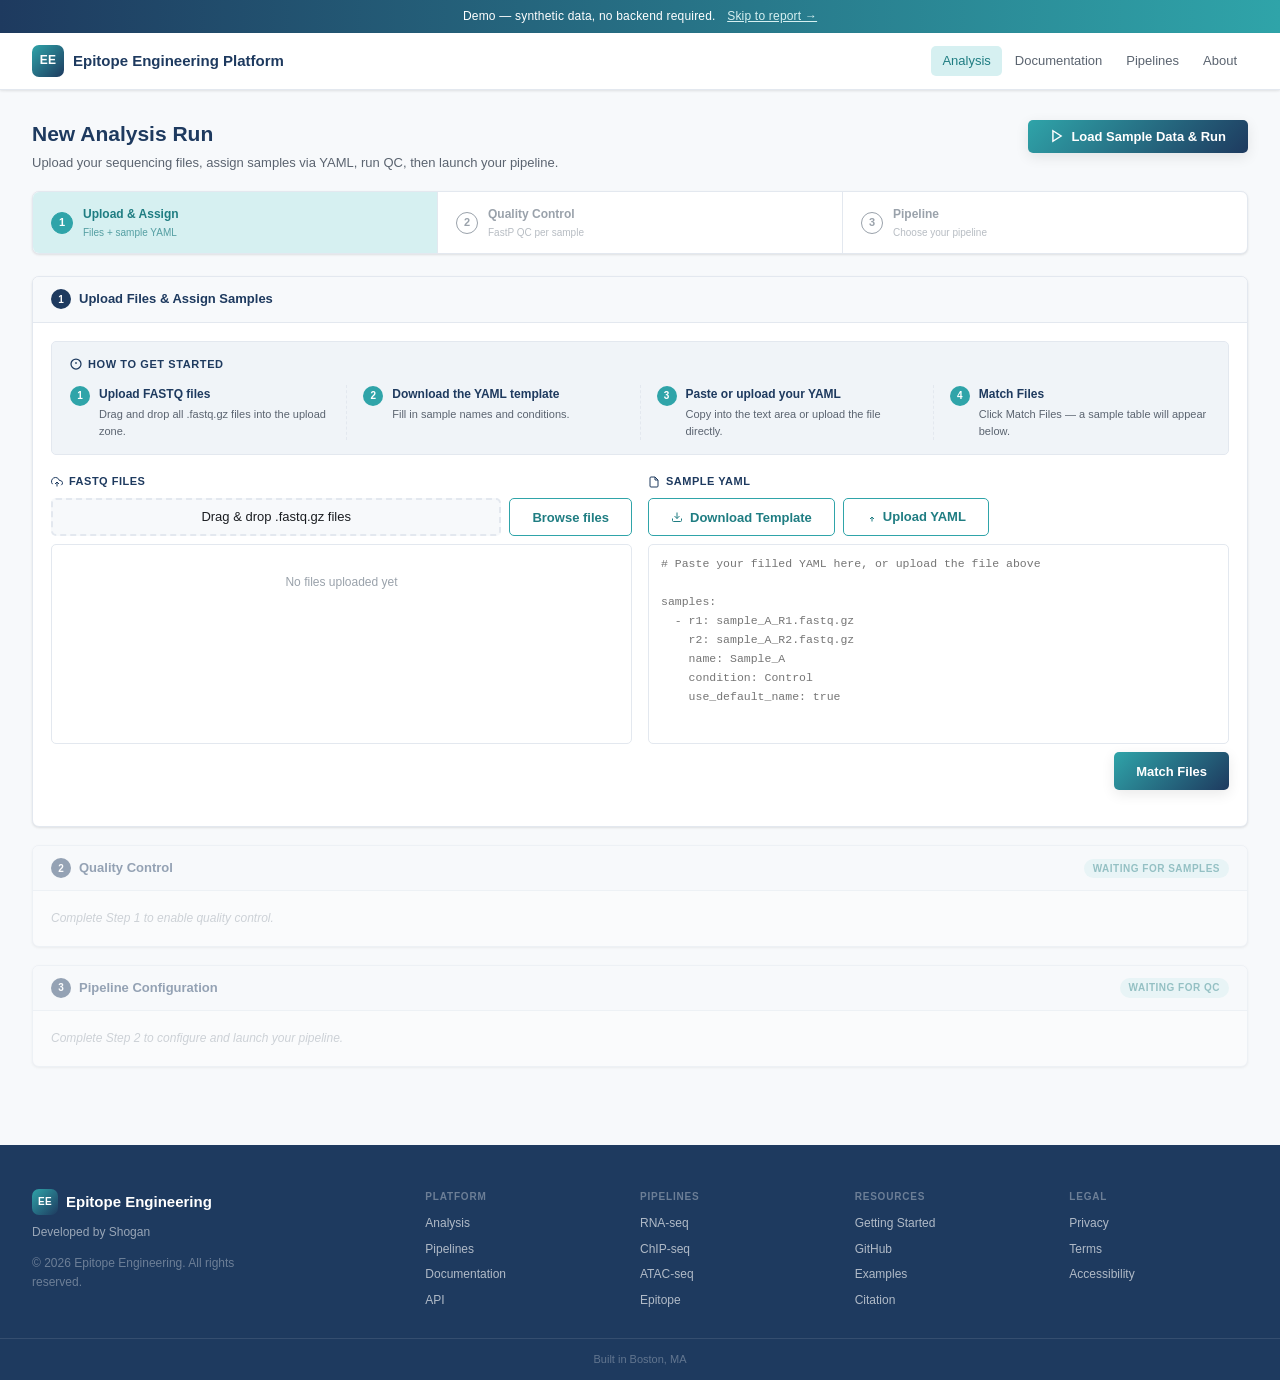
==== commit 3f793c6c: "Revert to original index page, remove landing page" ====
--- a/index.html
+++ b/index.html
@@ -3,244 +3,24 @@
 <head>
   <meta charset="UTF-8"/>
   <meta name="viewport" content="width=device-width, initial-scale=1.0"/>
-  <title>Epitope Engineering Platform — Overview</title>
+  <title>Epitope Engineering Platform — Demo</title>
   <link rel="stylesheet" href="style.css"/>
   <style>
-    /* ── Hero ────────────────────────────────────────────── */
-    .hero {
-      background: linear-gradient(145deg, #0d2640 0%, #1E3A5F 55%, #16505a 100%);
-      color: #fff;
-      padding: 72px 0 80px;
-    }
-    .hero-inner {
-      max-width: 1280px; margin: 0 auto; padding: 0 32px;
-      display: grid; grid-template-columns: 1fr 1fr; gap: 56px; align-items: center;
-    }
-    @media (max-width: 760px) { .hero-inner { grid-template-columns: 1fr; gap: 36px; } }
-
-    .hero-eyebrow {
-      display: inline-flex; align-items: center; gap: 7px;
-      font-size: 11px; font-weight: 600; text-transform: uppercase;
-      letter-spacing: .9px; color: #2FA4A9; margin-bottom: 16px;
-    }
-    .hero-eyebrow-dot {
-      width: 6px; height: 6px; border-radius: 50%; background: #2FA4A9;
-      animation: pulse 2s ease-in-out infinite;
-    }
-    @keyframes pulse {
-      0%,100% { opacity: 1; transform: scale(1); }
-      50%      { opacity: .4; transform: scale(.75); }
-    }
-
-    .hero h1 {
-      font-size: 36px; font-weight: 700; line-height: 1.18;
-      color: #fff; margin-bottom: 18px;
-    }
-    .hero h1 em {
-      font-style: normal;
-      background: linear-gradient(90deg, #2FA4A9, #7fd6db);
-      -webkit-background-clip: text; -webkit-text-fill-color: transparent;
-    }
-
-    .hero-sub {
-      font-size: 15px; color: rgba(255,255,255,.72); line-height: 1.7;
-      margin-bottom: 32px; max-width: 440px;
-    }
-
-    .hero-actions { display: flex; gap: 12px; flex-wrap: wrap; }
-    .btn-hero-primary {
-      display: inline-flex; align-items: center; gap: 8px;
-      padding: 11px 26px; border-radius: 6px; border: none;
-      background: #2FA4A9; color: #fff; font-size: 14px;
-      font-weight: 600; font-family: inherit; cursor: pointer;
-      text-decoration: none; transition: background .15s;
-    }
-    .btn-hero-primary:hover { background: #1f7d82; }
-    .btn-hero-ghost {
-      display: inline-flex; align-items: center; gap: 8px;
-      padding: 11px 24px; border-radius: 6px;
-      border: 1.5px solid rgba(255,255,255,.28); color: rgba(255,255,255,.82);
-      font-size: 14px; font-weight: 500; font-family: inherit; cursor: pointer;
-      text-decoration: none; transition: border-color .15s, color .15s;
-    }
-    .btn-hero-ghost:hover { border-color: rgba(255,255,255,.6); color: #fff; }
-
-    /* ── Hero preview panel ──────────────────────────────── */
-    .hero-preview {
-      background: rgba(255,255,255,.06);
-      border: 1px solid rgba(255,255,255,.12);
-      border-radius: 10px; overflow: hidden;
-      box-shadow: 0 20px 60px rgba(0,0,0,.35);
-    }
-    .hp-bar {
-      display: flex; align-items: center; gap: 6px;
-      padding: 10px 14px; background: rgba(0,0,0,.2);
-      border-bottom: 1px solid rgba(255,255,255,.07);
-    }
-    .hp-dot { width: 9px; height: 9px; border-radius: 50%; }
-    .hp-title {
-      font-size: 11px; color: rgba(255,255,255,.45); margin-left: 6px;
-      font-family: 'SF Mono', 'Fira Code', monospace;
-    }
-    .hp-content { padding: 16px 14px; }
-
-    /* Mini stat row in preview */
-    .mini-stats {
-      display: grid; grid-template-columns: repeat(3, 1fr); gap: 8px;
-      margin-bottom: 14px;
-    }
-    .mini-stat {
-      background: rgba(255,255,255,.07); border-radius: 6px;
-      padding: 9px 10px;
-    }
-    .mini-stat-val { font-size: 18px; font-weight: 700; color: #2FA4A9; }
-    .mini-stat-lbl { font-size: 9.5px; color: rgba(255,255,255,.45); text-transform: uppercase; letter-spacing: .5px; }
-
-    /* Preview logo placeholder (static SVG) */
-    .preview-logo-wrap {
-      background: rgba(255,255,255,.04); border-radius: 6px;
-      padding: 10px 8px;
-    }
-    .preview-logo-label {
-      font-size: 9px; text-transform: uppercase; letter-spacing: .6px;
-      color: rgba(255,255,255,.35); margin-bottom: 6px; padding-left: 4px;
-    }
-
-    /* ── Section headers ─────────────────────────────────── */
-    .section-label {
-      font-size: 10px; font-weight: 700; text-transform: uppercase;
-      letter-spacing: .9px; color: #2FA4A9; margin-bottom: 10px;
-    }
-    .section-title {
-      font-size: 26px; font-weight: 700; color: #1E3A5F;
-      line-height: 1.25; margin-bottom: 12px;
-    }
-    .section-sub {
-      font-size: 14px; color: #5B6470; line-height: 1.7; max-width: 540px;
-    }
-    .section-hd { margin-bottom: 36px; }
-
-    /* ── Features section ────────────────────────────────── */
-    .features { padding: 72px 0; background: #F7F9FB; }
-    .feature-grid {
-      display: grid; grid-template-columns: repeat(3, 1fr); gap: 20px;
-    }
-    @media (max-width: 720px) { .feature-grid { grid-template-columns: 1fr; } }
-
-    .feat-card {
-      background: #fff; border: 1px solid #E3E8EF;
-      border-radius: 10px; padding: 28px 24px;
-      box-shadow: 0 1px 3px rgba(0,0,0,.06);
-      transition: box-shadow .2s, transform .2s;
-    }
-    .feat-card:hover {
-      box-shadow: 0 6px 20px rgba(0,0,0,.09);
-      transform: translateY(-2px);
-    }
-    .feat-icon {
-      width: 44px; height: 44px; border-radius: 10px;
-      display: flex; align-items: center; justify-content: center;
-      margin-bottom: 18px;
-    }
-    .feat-icon.teal   { background: #D6F0F1; color: #1f7d82; }
-    .feat-icon.navy   { background: #E8EFF8; color: #1E3A5F; }
-    .feat-icon.purple { background: #EDE7F6; color: #512DA8; }
-    .feat-h { font-size: 15px; font-weight: 700; color: #1E3A5F; margin-bottom: 8px; }
-    .feat-p { font-size: 13px; color: #5B6470; line-height: 1.65; }
-    .feat-tags { display: flex; flex-wrap: wrap; gap: 5px; margin-top: 16px; }
-    .feat-tag {
-      font-size: 10.5px; font-weight: 600; padding: 2px 9px;
-      border-radius: 99px; background: #F0F4F8; color: #5B6470;
-    }
-
-    /* ── Pipeline section ────────────────────────────────── */
-    .pipeline-section { padding: 72px 0; background: #fff; }
-    .pipeline-flow {
-      display: flex; align-items: flex-start; gap: 0;
-      margin-top: 40px; flex-wrap: wrap;
-    }
-    .pipeline-step {
-      flex: 1; min-width: 140px;
-      display: flex; flex-direction: column; align-items: center;
-      text-align: center; position: relative; padding: 0 8px;
-    }
-    .pipeline-step:not(:last-child)::after {
-      content: '';
-      position: absolute; top: 26px; right: -12px;
-      width: 24px; height: 2px;
-      background: linear-gradient(90deg, #2FA4A9, #1E3A5F);
-    }
-    @media (max-width: 700px) {
-      .pipeline-flow { flex-direction: column; gap: 20px; }
-      .pipeline-step:not(:last-child)::after { display: none; }
-    }
-
-    .ps-icon {
-      width: 52px; height: 52px; border-radius: 12px;
-      background: linear-gradient(135deg, #2FA4A9, #1E3A5F);
-      display: flex; align-items: center; justify-content: center;
-      color: #fff; margin-bottom: 12px;
-      box-shadow: 0 4px 14px rgba(47,164,169,.3);
-    }
-    .ps-name { font-size: 13px; font-weight: 700; color: #1E3A5F; margin-bottom: 4px; }
-    .ps-desc { font-size: 11.5px; color: #9AA2AB; line-height: 1.5; }
-
-    /* ── Technical highlights ────────────────────────────── */
-    .tech-section { padding: 64px 0; background: #F7F9FB; }
-    .tech-grid {
-      display: grid; grid-template-columns: repeat(2, 1fr); gap: 14px;
-      margin-top: 36px;
-    }
-    @media (max-width: 600px) { .tech-grid { grid-template-columns: 1fr; } }
-    .tech-item {
-      display: flex; gap: 12px; align-items: flex-start;
-      background: #fff; border: 1px solid #E3E8EF;
-      border-radius: 8px; padding: 16px 18px;
-    }
-    .tech-icon {
-      width: 32px; height: 32px; border-radius: 7px;
-      background: #D6F0F1; color: #1f7d82; flex-shrink: 0;
-      display: flex; align-items: center; justify-content: center;
-    }
-    .tech-h { font-size: 13px; font-weight: 600; color: #1E3A5F; margin-bottom: 4px; }
-    .tech-p { font-size: 12px; color: #5B6470; line-height: 1.6; }
-
-    /* ── CTA section ─────────────────────────────────────── */
-    .cta-section {
-      padding: 80px 0;
-      background: linear-gradient(135deg, #1E3A5F 0%, #0a2030 100%);
-      text-align: center;
-    }
-    .cta-inner { max-width: 600px; margin: 0 auto; padding: 0 32px; }
-    .cta-section h2 { font-size: 28px; font-weight: 700; color: #fff; margin-bottom: 14px; }
-    .cta-section p  { font-size: 15px; color: rgba(255,255,255,.7); line-height: 1.7; margin-bottom: 32px; }
-    .cta-badges { display: flex; gap: 8px; flex-wrap: wrap; justify-content: center; margin-bottom: 28px; }
-    .cta-badge {
-      font-size: 11px; font-weight: 600; padding: 3px 12px;
-      border-radius: 99px; background: rgba(47,164,169,.2);
-      color: #7fd6db; border: 1px solid rgba(47,164,169,.3);
-    }
-
-    /* ── Footer ──────────────────────────────────────────── */
-    .simple-footer {
-      background: #0d2640; padding: 22px 32px;
-      display: flex; align-items: center; justify-content: space-between;
-      flex-wrap: wrap; gap: 12px;
-    }
-    .sf-logo { display: flex; align-items: center; gap: 8px; }
-    .sf-logo-mark {
-      width: 26px; height: 26px; border-radius: 5px;
-      background: linear-gradient(135deg, #2FA4A9, #1E3A5F);
-      display: flex; align-items: center; justify-content: center;
-      color: #fff; font-weight: 700; font-size: 9px;
-    }
-    .sf-logo-name { font-size: 13px; font-weight: 600; color: rgba(255,255,255,.75); }
-    .sf-copy { font-size: 11px; color: rgba(255,255,255,.3); }
+    .demo-bar{background:linear-gradient(90deg,#1E3A5F,#2FA4A9);color:#fff;text-align:center;padding:7px 16px;font-size:12px;font-weight:500;letter-spacing:.2px}
+    .demo-bar a{color:#D6F0F1;text-decoration:underline;margin-left:8px}
+    .page-hd-row{display:flex;align-items:flex-start;justify-content:space-between;gap:16px}
+    .page-hd-text h1{font-size:21px;font-weight:600;color:var(--p)}
+    .page-hd-text p{font-size:13px;color:var(--t2);margin-top:3px}
   </style>
 </head>
 <body>
 
-<!-- ── Header ──────────────────────────────────────────────────────── -->
+<div class="demo-bar">
+  Demo — synthetic data, no backend required.
+  <a href="demo_report.html">Skip to report →</a>
+</div>
+
+<!-- ═══ HEADER ═══════════════════════════════════════════════════════════ -->
 <header class="site-header">
   <div class="hdr-inner">
     <div class="logo">
@@ -248,327 +28,556 @@
       <span class="logo-name">Epitope Engineering Platform</span>
     </div>
     <nav class="nav">
-      <a href="index.html" class="nav-a active">Overview</a>
-      <a href="demo_report.html" class="nav-a">Demo Report</a>
+      <a href="index.html" class="nav-a active">Analysis</a>
+      <a href="#" class="nav-a">Documentation</a>
+      <a href="#" class="nav-a">Pipelines</a>
+      <a href="#" class="nav-a">About</a>
     </nav>
-    <a href="demo_report.html" class="btn-accent" style="margin-left:8px">View Demo</a>
   </div>
 </header>
 
-<!-- ── Hero ────────────────────────────────────────────────────────── -->
-<section class="hero">
-  <div class="hero-inner">
-    <div>
-      <div class="hero-eyebrow">
-        <span class="hero-eyebrow-dot"></span>
-        Bioinformatics · Epitope Engineering
-      </div>
-      <h1>Amino Acid Enrichment<br>Analysis for <em>Library Screens</em></h1>
-      <p class="hero-sub">
-        A full-stack platform for processing paired-end sequencing data from peptide library
-        screens — from raw FASTQs through QC, alignment, and statistical enrichment, to
-        publication-ready sequence logos.
-      </p>
-      <div class="hero-actions">
-        <a href="demo_report.html" class="btn-hero-primary">
-          <svg width="14" height="14" viewBox="0 0 24 24" fill="none" stroke="currentColor" stroke-width="2.2"><path d="M5 12h14"/><path d="M12 5l7 7-7 7"/></svg>
-          View Demo Report
-        </a>
-        <a href="#pipeline" class="btn-hero-ghost">How it works</a>
-      </div>
-    </div>
-
-    <!-- Preview panel -->
-    <div class="hero-preview">
-      <div class="hp-bar">
-        <div class="hp-dot" style="background:#FF5F57"></div>
-        <div class="hp-dot" style="background:#FEBC2E"></div>
-        <div class="hp-dot" style="background:#28C840"></div>
-        <span class="hp-title">demo_report.html — Analysis Complete</span>
-      </div>
-      <div class="hp-content">
-        <div class="mini-stats">
-          <div class="mini-stat">
-            <div class="mini-stat-val">4</div>
-            <div class="mini-stat-lbl">Samples</div>
-          </div>
-          <div class="mini-stat">
-            <div class="mini-stat-val">3.22M</div>
-            <div class="mini-stat-lbl">Reads</div>
-          </div>
-          <div class="mini-stat">
-            <div class="mini-stat-val" style="color:#7fd6db">8</div>
-            <div class="mini-stat-lbl">Sig. Hits</div>
-          </div>
+
+<!-- ═══ MAIN ══════════════════════════════════════════════════════════════ -->
+<main class="main">
+  <div class="wrap">
+
+    <div class="page-hd">
+      <div class="page-hd-row">
+        <div class="page-hd-text">
+          <h1>New Analysis Run</h1>
+          <p>Upload your sequencing files, assign samples via YAML, run QC, then launch your pipeline.</p>
         </div>
-
-        <!-- Static inline sequence logo preview -->
-        <div class="preview-logo-wrap">
-          <div class="preview-logo-label">Within-condition AA frequency · Input</div>
-          <svg width="100%" viewBox="0 0 552 80" xmlns="http://www.w3.org/2000/svg" preserveAspectRatio="xMidYMid meet">
-            <!-- P1: M tall black -->
-            <g transform="translate(23,80)"><text x="0" y="0" text-anchor="middle" font-family="'Arial Black',Arial" font-weight="900" font-size="97" fill="#000" transform="scale(.45,1)" dominant-baseline="alphabetic">M</text></g>
-            <!-- P2: G tall green -->
-            <g transform="translate(69,80)"><text x="0" y="0" text-anchor="middle" font-family="'Arial Black',Arial" font-weight="900" font-size="92" fill="#058F3A" transform="scale(.45,1)" dominant-baseline="alphabetic">G</text></g>
-            <!-- P3: Y green prominent -->
-            <g transform="translate(115,80)"><text x="0" y="0" text-anchor="middle" font-family="'Arial Black',Arial" font-weight="900" font-size="88" fill="#058F3A" transform="scale(.45,1)" dominant-baseline="alphabetic">Y</text></g>
-            <!-- P3: F small black above -->
-            <g transform="translate(115,17)"><text x="0" y="0" text-anchor="middle" font-family="'Arial Black',Arial" font-weight="900" font-size="18" fill="#000" transform="scale(.45,1)" dominant-baseline="alphabetic">F</text></g>
-            <!-- P4: D red tall -->
-            <g transform="translate(161,80)"><text x="0" y="0" text-anchor="middle" font-family="'Arial Black',Arial" font-weight="900" font-size="85" fill="#CC0000" transform="scale(.45,1)" dominant-baseline="alphabetic">D</text></g>
-            <!-- P5: P black very tall -->
-            <g transform="translate(207,80)"><text x="0" y="0" text-anchor="middle" font-family="'Arial Black',Arial" font-weight="900" font-size="105" fill="#000" transform="scale(.45,1)" dominant-baseline="alphabetic">P</text></g>
-            <!-- P6: E red tall -->
-            <g transform="translate(253,80)"><text x="0" y="0" text-anchor="middle" font-family="'Arial Black',Arial" font-weight="900" font-size="74" fill="#CC0000" transform="scale(.45,1)" dominant-baseline="alphabetic">E</text></g>
-            <!-- P6: D red medium -->
-            <g transform="translate(253,25)"><text x="0" y="0" text-anchor="middle" font-family="'Arial Black',Arial" font-weight="900" font-size="25" fill="#CC0000" transform="scale(.45,1)" dominant-baseline="alphabetic">D</text></g>
-            <!-- P7: L black tall -->
-            <g transform="translate(299,80)"><text x="0" y="0" text-anchor="middle" font-family="'Arial Black',Arial" font-weight="900" font-size="95" fill="#000" transform="scale(.45,1)" dominant-baseline="alphabetic">L</text></g>
-            <!-- P8: K blue tall -->
-            <g transform="translate(345,80)"><text x="0" y="0" text-anchor="middle" font-family="'Arial Black',Arial" font-weight="900" font-size="81" fill="#1F3EAA" transform="scale(.45,1)" dominant-baseline="alphabetic">K</text></g>
-            <!-- P8: R blue medium -->
-            <g transform="translate(345,18)"><text x="0" y="0" text-anchor="middle" font-family="'Arial Black',Arial" font-weight="900" font-size="18" fill="#1F3EAA" transform="scale(.45,1)" dominant-baseline="alphabetic">R</text></g>
-            <!-- P9: V black tall -->
-            <g transform="translate(391,80)"><text x="0" y="0" text-anchor="middle" font-family="'Arial Black',Arial" font-weight="900" font-size="92" fill="#000" transform="scale(.45,1)" dominant-baseline="alphabetic">V</text></g>
-            <!-- P10: L black tall -->
-            <g transform="translate(437,80)"><text x="0" y="0" text-anchor="middle" font-family="'Arial Black',Arial" font-weight="900" font-size="99" fill="#000" transform="scale(.45,1)" dominant-baseline="alphabetic">L</text></g>
-            <!-- P11: D red tall -->
-            <g transform="translate(483,80)"><text x="0" y="0" text-anchor="middle" font-family="'Arial Black',Arial" font-weight="900" font-size="87" fill="#CC0000" transform="scale(.45,1)" dominant-baseline="alphabetic">D</text></g>
-            <!-- P12: Y green tall -->
-            <g transform="translate(529,80)"><text x="0" y="0" text-anchor="middle" font-family="'Arial Black',Arial" font-weight="900" font-size="101" fill="#058F3A" transform="scale(.45,1)" dominant-baseline="alphabetic">Y</text></g>
-          </svg>
+        <button class="btn-run" id="demo-btn" onclick="loadDemoData()" style="flex-shrink:0;margin-top:2px">
+          <svg width="14" height="14" viewBox="0 0 24 24" fill="none" stroke="currentColor" stroke-width="2.5"><polygon points="5 3 19 12 5 21 5 3"/></svg>
+          Load Sample Data &amp; Run
+        </button>
+      </div>
+    </div>
+
+    <!-- ── WORKFLOW STEPPER ──────────────────────────────────────────── -->
+    <div class="wf-bar">
+      <div class="wf-step active" id="wf-1">
+        <div class="wf-num">1</div>
+        <div class="wf-text"><span class="wf-label">Upload &amp; Assign</span><span class="wf-sub">Files + sample YAML</span></div>
+      </div>
+      <div class="wf-step" id="wf-2">
+        <div class="wf-num">2</div>
+        <div class="wf-text"><span class="wf-label">Quality Control</span><span class="wf-sub">FastP QC per sample</span></div>
+      </div>
+      <div class="wf-step" id="wf-3">
+        <div class="wf-num">3</div>
+        <div class="wf-text"><span class="wf-label">Pipeline</span><span class="wf-sub">Choose your pipeline</span></div>
+      </div>
+    </div>
+
+    <!-- ══════════════════════════════════════════════════════════════════
+         STEP 1 — UPLOAD + YAML
+    ══════════════════════════════════════════════════════════════════════ -->
+    <div class="section-block" id="step1-block">
+      <div class="section-hd">
+        <span class="section-title"><span class="step-pill">1</span>Upload Files &amp; Assign Samples</span>
+      </div>
+      <div class="section-bd">
+
+        <!-- Instruction banner -->
+        <div class="instr-banner">
+          <div class="instr-title">
+            <svg width="12" height="12" viewBox="0 0 24 24" fill="none" stroke="currentColor" stroke-width="2.5"><circle cx="12" cy="12" r="10"/><line x1="12" y1="8" x2="12" y2="12"/><line x1="12" y1="16" x2="12.01" y2="16"/></svg>
+            How to get started
+          </div>
+          <div class="instr-steps">
+            <div class="instr-step"><div class="instr-n">1</div><div><div class="instr-head">Upload FASTQ files</div><div class="instr-sub">Drag and drop all .fastq.gz files into the upload zone.</div></div></div>
+            <div class="instr-step"><div class="instr-n">2</div><div><div class="instr-head">Download the YAML template</div><div class="instr-sub">Fill in sample names and conditions.</div></div></div>
+            <div class="instr-step"><div class="instr-n">3</div><div><div class="instr-head">Paste or upload your YAML</div><div class="instr-sub">Copy into the text area or upload the file directly.</div></div></div>
+            <div class="instr-step"><div class="instr-n">4</div><div><div class="instr-head">Match Files</div><div class="instr-sub">Click Match Files — a sample table will appear below.</div></div></div>
+          </div>
         </div>
 
-        <div style="display:flex;justify-content:flex-end;margin-top:12px">
-          <a href="demo_report.html" style="font-size:11px;color:#2FA4A9;display:flex;align-items:center;gap:4px">
-            View full report
-            <svg width="11" height="11" viewBox="0 0 24 24" fill="none" stroke="currentColor" stroke-width="2.5"><path d="M5 12h14"/><path d="M12 5l7 7-7 7"/></svg>
-          </a>
+        <!-- Two-col upload -->
+        <div class="upload-two-col">
+
+          <!-- LEFT — FASTQ -->
+          <div class="upload-panel">
+            <div class="upload-panel-label">
+              <svg width="12" height="12" viewBox="0 0 24 24" fill="none" stroke="currentColor" stroke-width="2"><polyline points="16 16 12 12 8 16"/><line x1="12" y1="12" x2="12" y2="21"/><path d="M20.39 18.39A5 5 0 0 0 18 9h-1.26A8 8 0 1 0 3 16.3"/></svg>
+              FASTQ Files
+            </div>
+            <div class="upload-drop-row">
+              <div class="upload-drop" id="drop-zone">
+                <div class="upload-drop-text">Drag &amp; drop .fastq.gz files</div>
+                <input type="file" id="file-in" multiple hidden/>
+              </div>
+              <button class="btn-run btn-secondary upload-browse-btn" onclick="document.getElementById('file-in').click()">Browse files</button>
+            </div>
+            <div class="file-list-panel" id="file-list-panel">
+              <div class="sb-list" id="file-list-items"><div class="sb-empty">No files uploaded yet</div></div>
+              <div class="sb-foot" id="file-list-foot" style="display:none">
+                <span id="fl-count">0 files</span>
+                <span id="fl-size">—</span>
+              </div>
+            </div>
+          </div>
+
+          <!-- RIGHT — YAML -->
+          <div class="upload-panel">
+            <div class="upload-panel-label">
+              <svg width="12" height="12" viewBox="0 0 24 24" fill="none" stroke="currentColor" stroke-width="2"><path d="M14 2H6a2 2 0 00-2 2v16a2 2 0 002 2h12a2 2 0 002-2V8z"/><polyline points="14 2 14 8 20 8"/></svg>
+              Sample YAML
+            </div>
+            <div class="yaml-panel">
+              <div class="yaml-top-row">
+                <button class="btn-run btn-secondary" onclick="downloadYAMLTemplate()">
+                  <svg width="12" height="12" viewBox="0 0 24 24" fill="none" stroke="currentColor" stroke-width="2"><path d="M21 15v4a2 2 0 01-2 2H5a2 2 0 01-2-2v-4"/><polyline points="7 10 12 15 17 10"/><line x1="12" y1="15" x2="12" y2="3"/></svg>
+                  Download Template
+                </button>
+                <label class="btn-run btn-secondary yaml-file-lbl">
+                  <svg width="12" height="12" viewBox="0 0 24 24" fill="none" stroke="currentColor" stroke-width="2"><polyline points="16 16 12 12 8 16"/><line x1="12" y1="12" x2="12" y2="21"/></svg>
+                  Upload YAML
+                  <input type="file" id="yaml-file-in" hidden accept=".yaml,.yml" onchange="loadYAMLFile(this)"/>
+                </label>
+              </div>
+              <textarea id="yaml-textarea" class="yaml-ta" spellcheck="false" placeholder="# Paste your filled YAML here, or upload the file above&#10;&#10;samples:&#10;  - r1: sample_A_R1.fastq.gz&#10;    r2: sample_A_R2.fastq.gz&#10;    name: Sample_A&#10;    condition: Control&#10;    use_default_name: true"></textarea>
+              <div class="yaml-actions">
+                <button class="btn-run" onclick="matchYAML()">Match Files</button>
+              </div>
+            </div>
+          </div>
+
         </div>
-      </div>
-    </div>
+
+        <!-- Sample table -->
+        <div id="sample-table-wrap" style="display:none">
+          <div class="sample-table-hd">
+            <svg width="13" height="13" viewBox="0 0 24 24" fill="none" stroke="currentColor" stroke-width="2"><path d="M17 21v-2a4 4 0 00-4-4H5a4 4 0 00-4 4v2"/><circle cx="9" cy="7" r="4"/></svg>
+            Sample Assignment
+            <span class="sample-table-count" id="sample-table-count"></span>
+          </div>
+          <div class="sample-table-scroll">
+            <table class="sample-tbl">
+              <thead>
+                <tr><th>#</th><th>Sample Name</th><th>Condition</th><th>R1 File</th><th>R2 File</th><th>Default Name</th><th></th></tr>
+              </thead>
+              <tbody id="sample-tbl-body"></tbody>
+            </table>
+          </div>
+          <div class="step-action-row" id="nudge-1" style="display:none">
+            <button class="btn-run" onclick="scrollToStep2(); runQC()">
+              <svg width="14" height="14" viewBox="0 0 24 24" fill="none" stroke="currentColor" stroke-width="2.5"><polygon points="5 3 19 12 5 21 5 3"/></svg>
+              Run Quality Control
+            </button>
+          </div>
+        </div>
+
+      </div>
+    </div>
+
+    <!-- ══════════════════════════════════════════════════════════════════
+         STEP 2 — QUALITY CONTROL
+    ══════════════════════════════════════════════════════════════════════ -->
+    <div class="section-block locked" id="step2-block">
+      <div class="section-hd">
+        <span class="section-title"><span class="step-pill">2</span>Quality Control</span>
+        <span class="section-badge" id="qc-badge">Waiting for samples</span>
+      </div>
+      <div class="section-bd">
+        <p class="step-hint" id="qc-hint">Complete Step 1 to enable quality control.</p>
+
+        <div id="qc-ready-block" style="display:none">
+          <!-- QC results table -->
+          <div id="qc-results-wrap" style="display:none">
+            <div class="sample-table-hd" style="margin-bottom:10px">QC Results</div>
+            <div class="sample-table-scroll">
+              <table class="sample-tbl" id="qc-tbl">
+                <thead>
+                  <tr><th>Sample / Condition</th><th>R1 Reads</th><th>R2 Reads</th><th>Q20 / Q30</th><th>GC%</th><th>Status</th></tr>
+                </thead>
+                <tbody id="qc-tbl-body"></tbody>
+              </table>
+            </div>
+            <div class="step-action-row" id="nudge-2" style="display:none">
+              <button class="btn-run btn-secondary" id="dl-report-btn" onclick="downloadQCReport()">
+                <svg width="13" height="13" viewBox="0 0 24 24" fill="none" stroke="currentColor" stroke-width="2"><path d="M21 15v4a2 2 0 01-2 2H5a2 2 0 01-2-2v-4"/><polyline points="7 10 12 15 17 10"/><line x1="12" y1="15" x2="12" y2="3"/></svg>
+                Download QC Report
+              </button>
+              <button class="btn-run" onclick="scrollToStep3()">
+                Proceed to Step 3 →
+              </button>
+            </div>
+          </div>
+        </div>
+
+      </div>
+    </div>
+
+    <!-- ══════════════════════════════════════════════════════════════════
+         STEP 3 — PIPELINE
+    ══════════════════════════════════════════════════════════════════════ -->
+    <div class="section-block locked" id="step3-block">
+      <div class="section-hd">
+        <span class="section-title"><span class="step-pill">3</span>Pipeline Configuration</span>
+        <span class="section-badge" id="pipe-badge">Waiting for QC</span>
+      </div>
+      <div class="section-bd">
+        <p class="step-hint" id="pipe-hint">Complete Step 2 to configure and launch your pipeline.</p>
+
+        <div id="pipe-ready-block" style="display:none">
+          <div class="two-col">
+
+            <!-- LEFT COL -->
+            <div class="col-l">
+
+              <!-- Pipeline -->
+              <div class="card h-full">
+                <div class="card-hd">
+                  <span class="card-title">
+                    <svg width="14" height="14" viewBox="0 0 24 24" fill="none" stroke="currentColor" stroke-width="2"><polyline points="22 12 18 12 15 21 9 3 6 12 2 12"/></svg>
+                    Select Pipeline
+                  </span>
+                </div>
+                <div class="card-bd">
+                  <div class="dd-wrap">
+                    <select class="pipeline-dd" id="pipeline-dd" onchange="selectPipeline(this.value)">
+                      <option value="">— loading pipelines… —</option>
+                    </select>
+                    <svg class="dd-arrow" width="12" height="12" viewBox="0 0 24 24" fill="none" stroke="currentColor" stroke-width="2.5"><polyline points="6 9 12 15 18 9"/></svg>
+                  </div>
+                  <div class="pip-info" id="pip-info" style="display:none">
+                    <p class="pip-desc" id="pip-desc"></p>
+                    <div class="pipeline-steps-vis" id="pipeline-steps-vis"></div>
+                  </div>
+                </div>
+              </div>
+
+              <!-- Pre-processing -->
+              <div class="card">
+                <div class="card-hd">
+                  <span class="card-title">
+                    <svg width="14" height="14" viewBox="0 0 24 24" fill="none" stroke="currentColor" stroke-width="2"><path d="M12 20h9"/><path d="M16.5 3.5a2.121 2.121 0 013 3L7 19l-4 1 1-4L16.5 3.5z"/></svg>
+                    Pre-processing
+                  </span>
+                </div>
+                <div class="card-bd">
+                  <div class="preproc-row">
+                    <div class="preproc-group">
+                      <div class="preproc-lbl">Reads</div>
+                      <label class="radio-lbl"><input type="radio" name="read-choice" value="trimmed" checked/> Trimmed <span class="radio-hint">(post-QC)</span></label>
+                      <label class="radio-lbl"><input type="radio" name="read-choice" value="original"/> Raw <span class="radio-hint">(original)</span></label>
+                    </div>
+                    <div class="preproc-sep"></div>
+                    <div class="preproc-group">
+                      <div class="preproc-lbl">Paired reads</div>
+                      <label class="radio-lbl"><input type="radio" name="merge-choice" value="no" checked/> Keep R1 / R2 <span class="radio-hint">(separate)</span></label>
+                      <label class="radio-lbl"><input type="radio" name="merge-choice" value="yes"/> Merge <span class="radio-hint">(before alignment)</span></label>
+                    </div>
+                  </div>
+                </div>
+              </div>
+
+              <!-- Reference -->
+              <div class="card">
+                <div class="card-hd">
+                  <span class="card-title">
+                    <svg width="14" height="14" viewBox="0 0 24 24" fill="none" stroke="currentColor" stroke-width="2"><ellipse cx="12" cy="5" rx="9" ry="3"/><path d="M21 12c0 1.66-4 3-9 3s-9-1.34-9-3"/><path d="M3 5v14c0 1.66 4 3 9 3s9-1.34 9-3V5"/></svg>
+                    Reference Sequence
+                  </span>
+                </div>
+                <div class="card-bd">
+                  <div class="ref-row" id="ref-row" style="display:none">
+
+                    <!-- Top controls row -->
+                    <div class="ref-controls-row">
+                      <div class="ref-label">
+                        <svg width="12" height="12" viewBox="0 0 24 24" fill="none"
+                            stroke="currentColor" stroke-width="2">
+                          <path d="M14 2H6a2 2 0 00-2 2v16a2 2 0 002 2h12a2 2 0 002-2V8z"/>
+                          <polyline points="14 2 14 8 20 8"/>
+                        </svg>
+                        Reference
+                      </div>
+
+                      <!-- Built-in reference selector (hidden when empty) -->
+                      <div class="ref-builtin-wrap" id="ref-builtin-wrap" style="display:none">
+                        <select id="ref-builtin-select" class="ref-builtin-select"
+                                onchange="selectBuiltinRef(this.value)">
+                          <option value="">— select built-in —</option>
+                        </select>
+                      </div>
+
+                      <!-- FASTA upload -->
+                      <div class="ref-upload-wrap" id="ref-upload-wrap">
+                        <input type="file" id="ref-file-in" hidden accept=".fa,.fasta,.fna,.faa,.fa.gz,.fasta.gz,.fna.gz,.faa.gz"/>
+                        <button class="alt-btn" id="ref-upload-btn"
+                                onclick="document.getElementById('ref-file-in').click()">
+                          <svg width="12" height="12" viewBox="0 0 24 24" fill="none"
+                              stroke="currentColor" stroke-width="2">
+                            <polyline points="16 16 12 12 8 16"/>
+                            <line x1="12" y1="12" x2="12" y2="21"/>
+                            <path d="M20.39 18.39A5 5 0 0 0 18 9h-1.26A8 8 0 1 0 3 16.3"/>
+                          </svg>
+                          Upload FASTA
+                        </button>
+                        <span class="ref-filename" id="ref-filename" style="display:none"></span>
+                        <span class="ref-type-badge" id="ref-type-badge" style="display:none"></span>
+                        <button class="ref-clear-btn" id="ref-clear-btn"
+                                style="display:none" onclick="clearReference()">✕</button>
+                      </div>
+                    </div>
+
+                    <!-- Paste section -->
+                    <div class="ref-paste-section">
+                      <textarea id="ref-seq-text" class="ref-seq-ta"
+                        placeholder="Or paste FASTA sequence(s) here...&#10;&gt;MyPeptide&#10;ACDEFGHIKLMNPQRSTVWY"
+                        rows="3" spellcheck="false"></textarea>
+                      <div class="ref-analyze-bar">
+                        <button class="alt-btn" onclick="analyzeReference()">
+                          <svg width="12" height="12" viewBox="0 0 24 24" fill="none" stroke="currentColor" stroke-width="2">
+                            <circle cx="11" cy="11" r="8"/><line x1="21" y1="21" x2="16.65" y2="16.65"/>
+                          </svg>
+                          Analyze
+                        </button>
+                        <div class="ref-scan-result" id="ref-scan-result" style="display:none"></div>
+                      </div>
+                    </div>
+
+                  </div>
+                </div>
+              </div>
+
+
+
+            </div><!-- /col-l -->
+
+            <!-- RIGHT COL — Parameters -->
+            <div class="col-r">
+              <div class="card">
+                <div class="card-hd">
+                  <span class="card-title">
+                    <svg width="14" height="14" viewBox="0 0 24 24" fill="none" stroke="currentColor" stroke-width="2"><circle cx="12" cy="12" r="3"/><path d="M19.07 4.93l-1.41 1.41M4.93 4.93l1.41 1.41M4.93 19.07l1.41-1.41M19.07 19.07l-1.41-1.41M21 12h-3M6 12H3M12 21v-3M12 6V3"/></svg>
+                    Parameters
+                  </span>
+                  <button class="btn-run btn-secondary btn-sm" onclick="resetParams()">
+                    <svg width="11" height="11" viewBox="0 0 24 24" fill="none" stroke="currentColor" stroke-width="2.5"><path d="M3 12a9 9 0 1 0 9-9 9.75 9.75 0 0 0-6.74 2.74L3 8"/><path d="M3 3v5h5"/></svg>
+                    Reset
+                  </button>
+                </div>
+                <div class="params-blurb">
+                  Select a pipeline to configure parameters. Defaults are suitable for most RNA-seq experiments.
+                </div>
+                <div id="params-dynamic" class="params-dynamic">
+                  <p class="params-empty">Select a pipeline to see parameters.</p>
+                </div>
+              </div>
+            </div>
+          </div>
+          <div class="run-bar" id="run-bar">
+            <div class="run-meta">
+              <span id="run-summary">0 samples configured</span>
+              <span class="run-pipe-badge" id="run-pipe-badge">No pipeline selected</span>
+            </div>
+            <button class="btn-run" id="run-btn">
+              <svg width="14" height="14" viewBox="0 0 24 24" fill="none" stroke="currentColor" stroke-width="2.5"><polygon points="5 3 19 12 5 21 5 3"/></svg>
+              Run Analysis
+            </button>
+          </div>
+        </div>
+      </div>
+    </div>
+
   </div>
-</section>
-
-<!-- ── Features ────────────────────────────────────────────────────── -->
-<section class="features">
-  <div class="wrap">
-    <div class="section-hd">
-      <div class="section-label">Capabilities</div>
-      <div class="section-title">Everything in one pipeline</div>
-      <p class="section-sub">
-        From raw sequencing files to statistically validated enrichment results and
-        publication-ready figures — without leaving the browser.
-      </p>
-    </div>
-
-    <div class="feature-grid">
-      <!-- Feature 1 -->
-      <div class="feat-card">
-        <div class="feat-icon teal">
-          <svg width="20" height="20" viewBox="0 0 24 24" fill="none" stroke="currentColor" stroke-width="2"><polyline points="22 12 18 12 15 21 9 3 6 12 2 12"/></svg>
-        </div>
-        <div class="feat-h">Quality Control Pipeline</div>
-        <p class="feat-p">
-          Automated adapter trimming, quality filtering, and paired-end merging via FastP.
-          Per-sample QC metrics — pass rate, Q20/Q30, GC content — with pass/fail status.
-        </p>
-        <div class="feat-tags">
-          <span class="feat-tag">FastP</span>
-          <span class="feat-tag">BBMerge</span>
-          <span class="feat-tag">Q30 tracking</span>
-        </div>
-      </div>
-
-      <!-- Feature 2 -->
-      <div class="feat-card">
-        <div class="feat-icon navy">
-          <svg width="20" height="20" viewBox="0 0 24 24" fill="none" stroke="currentColor" stroke-width="2"><path d="M2 3h6a4 4 0 0 1 4 4v14a3 3 0 0 0-3-3H2z"/><path d="M22 3h-6a4 4 0 0 0-4 4v14a3 3 0 0 1 3-3h7z"/></svg>
-        </div>
-        <div class="feat-h">Statistical Enrichment Modelling</div>
-        <p class="feat-p">
-          Logistic regression with likelihood-ratio tests (LRT) identifies enriched amino acids
-          at each position. Benjamini–Hochberg FDR correction controls the false discovery rate
-          across all position–AA pairs.
-        </p>
-        <div class="feat-tags">
-          <span class="feat-tag">Binomial GLM</span>
-          <span class="feat-tag">LRT</span>
-          <span class="feat-tag">BH FDR</span>
-          <span class="feat-tag">Log-odds</span>
-        </div>
-      </div>
-
-      <!-- Feature 3 -->
-      <div class="feat-card">
-        <div class="feat-icon purple">
-          <svg width="20" height="20" viewBox="0 0 24 24" fill="none" stroke="currentColor" stroke-width="2"><rect x="3" y="3" width="18" height="18" rx="2" ry="2"/><line x1="3" y1="9" x2="21" y2="9"/><line x1="3" y1="15" x2="21" y2="15"/><line x1="9" y1="3" x2="9" y2="21"/><line x1="15" y1="3" x2="15" y2="21"/></svg>
-        </div>
-        <div class="feat-h">Interactive Sequence Logos</div>
-        <p class="feat-p">
-          D3-rendered sequence logos with chemistry-based colouring (ggseqlogo scheme).
-          Within-condition frequency logos and bidirectional pairwise logos — exportable
-          as SVG for manuscripts.
-        </p>
-        <div class="feat-tags">
-          <span class="feat-tag">D3.js</span>
-          <span class="feat-tag">SVG export</span>
-          <span class="feat-tag">Bidirectional</span>
-          <span class="feat-tag">Chemistry colours</span>
-        </div>
-      </div>
-    </div>
+</main>
+
+<!-- FOOTER -->
+<footer class="footer">
+  <div class="wrap footer-inner">
+    <div class="footer-brand">
+      <div class="footer-logo"><span class="logo-mark sm">EE</span>Epitope Engineering</div>
+      <p>Developed by Shogan</p>
+      <p class="footer-copy">© 2026 Epitope Engineering. All rights reserved.</p>
+    </div>
+    <div class="footer-col"><h4>Platform</h4><a href="#">Analysis</a><a href="#">Pipelines</a><a href="#">Documentation</a><a href="#">API</a></div>
+    <div class="footer-col"><h4>Pipelines</h4><a href="#">RNA-seq</a><a href="#">ChIP-seq</a><a href="#">ATAC-seq</a><a href="#">Epitope</a></div>
+    <div class="footer-col"><h4>Resources</h4><a href="#">Getting Started</a><a href="#">GitHub</a><a href="#">Examples</a><a href="#">Citation</a></div>
+    <div class="footer-col"><h4>Legal</h4><a href="#">Privacy</a><a href="#">Terms</a><a href="#">Accessibility</a></div>
   </div>
-</section>
-
-<!-- ── Pipeline flow ────────────────────────────────────────────────── -->
-<section class="pipeline-section" id="pipeline">
-  <div class="wrap">
-    <div class="section-hd" style="text-align:center;margin:0 auto 36px">
-      <div class="section-label" style="text-align:center">Workflow</div>
-      <div class="section-title" style="text-align:center">Five steps from FASTQ to insight</div>
-    </div>
-
-    <div class="pipeline-flow">
-      <div class="pipeline-step">
-        <div class="ps-icon">
-          <svg width="22" height="22" viewBox="0 0 24 24" fill="none" stroke="currentColor" stroke-width="2"><path d="M21 15v4a2 2 0 01-2 2H5a2 2 0 01-2-2v-4"/><polyline points="17 8 12 3 7 8"/><line x1="12" y1="3" x2="12" y2="15"/></svg>
-        </div>
-        <div class="ps-name">Upload & Assign</div>
-        <div class="ps-desc">FASTQ files + YAML sample manifest</div>
-      </div>
-
-      <div class="pipeline-step">
-        <div class="ps-icon">
-          <svg width="22" height="22" viewBox="0 0 24 24" fill="none" stroke="currentColor" stroke-width="2"><polyline points="22 12 18 12 15 21 9 3 6 12 2 12"/></svg>
-        </div>
-        <div class="ps-name">FastP QC</div>
-        <div class="ps-desc">Adapter trimming, quality filter, PE merging</div>
-      </div>
-
-      <div class="pipeline-step">
-        <div class="ps-icon">
-          <svg width="22" height="22" viewBox="0 0 24 24" fill="none" stroke="currentColor" stroke-width="2"><circle cx="11" cy="11" r="8"/><line x1="21" y1="21" x2="16.65" y2="16.65"/></svg>
-        </div>
-        <div class="ps-name">Diamond BLASTX</div>
-        <div class="ps-desc">Alignment to reference peptide library</div>
-      </div>
-
-      <div class="pipeline-step">
-        <div class="ps-icon">
-          <svg width="22" height="22" viewBox="0 0 24 24" fill="none" stroke="currentColor" stroke-width="2"><line x1="18" y1="20" x2="18" y2="10"/><line x1="12" y1="20" x2="12" y2="4"/><line x1="6" y1="20" x2="6" y2="14"/></svg>
-        </div>
-        <div class="ps-name">LRT Analysis</div>
-        <div class="ps-desc">Logistic regression + likelihood-ratio test</div>
-      </div>
-
-      <div class="pipeline-step">
-        <div class="ps-icon" style="background:linear-gradient(135deg,#2fa460,#1a6e40)">
-          <svg width="22" height="22" viewBox="0 0 24 24" fill="none" stroke="currentColor" stroke-width="2"><path d="M12 2L2 7l10 5 10-5-10-5z"/><path d="M2 17l10 5 10-5"/><path d="M2 12l10 5 10-5"/></svg>
-        </div>
-        <div class="ps-name">Sequence Logos</div>
-        <div class="ps-desc">Interactive D3 logos + downloadable report</div>
-      </div>
-    </div>
+  <div class="footer-btm"><div class="wrap">Built in Boston, MA</div></div>
+</footer>
+
+<script src="main.js"></script>
+<script>
+/* ── Demo mode — no backend required ──────────────────────────────── */
+
+const DEMO_QC_RESULTS = [
+  { sample:'CDR3-Lib-1', condition:'Input', status:'ok', results:{
+      before_filtering:{ total_reads:1694462, read1_mean_length:150, read2_mean_length:150 },
+      after_filtering: { q20_rate:96.8, q30_rate:91.2, gc_content:47.3 },
+      filtering:       { pass_rate:94.8, low_quality_reads:42231, too_short_reads:1581, too_many_N_reads:0 },
+      duplication:     { rate:3.2 } }},
+  { sample:'CDR3-Lib-2', condition:'Input', status:'ok', results:{
+      before_filtering:{ total_reads:1825694, read1_mean_length:150, read2_mean_length:150 },
+      after_filtering: { q20_rate:96.4, q30_rate:90.8, gc_content:46.9 },
+      filtering:       { pass_rate:95.1, low_quality_reads:38942, too_short_reads:1487, too_many_N_reads:0 },
+      duplication:     { rate:2.8 } }},
+  { sample:'CDR3-Sel-1', condition:'Selected', status:'ok', results:{
+      before_filtering:{ total_reads:1469122, read1_mean_length:150, read2_mean_length:150 },
+      after_filtering: { q20_rate:97.1, q30_rate:92.1, gc_content:47.8 },
+      filtering:       { pass_rate:95.1, low_quality_reads:32478, too_short_reads:1289, too_many_N_reads:0 },
+      duplication:     { rate:2.4 } }},
+  { sample:'CDR3-Sel-2', condition:'Selected', status:'ok', results:{
+      before_filtering:{ total_reads:1778688, read1_mean_length:150, read2_mean_length:150 },
+      after_filtering: { q20_rate:96.9, q30_rate:91.5, gc_content:48.1 },
+      filtering:       { pass_rate:95.1, low_quality_reads:41022, too_short_reads:1654, too_many_N_reads:0 },
+      duplication:     { rate:3.0 } }},
+];
+
+const DEMO_YAML = `# CDR3 Library Enrichment Demo
+samples:
+  - r1: CDR3-Lib-1_R1.fastq.gz
+    r2: CDR3-Lib-1_R2.fastq.gz
+    name: CDR3-Lib-1
+    condition: Input
+    use_default_name: true
+
+  - r1: CDR3-Lib-2_R1.fastq.gz
+    r2: CDR3-Lib-2_R2.fastq.gz
+    name: CDR3-Lib-2
+    condition: Input
+    use_default_name: true
+
+  - r1: CDR3-Sel-1_R1.fastq.gz
+    r2: CDR3-Sel-1_R2.fastq.gz
+    name: CDR3-Sel-1
+    condition: Selected
+    use_default_name: true
+
+  - r1: CDR3-Sel-2_R1.fastq.gz
+    r2: CDR3-Sel-2_R2.fastq.gz
+    name: CDR3-Sel-2
+    condition: Selected
+    use_default_name: true
+`;
+
+const DEMO_PIPELINE = {
+  id:'aa_enrichment', name:'AA Enrichment',
+  description:'FastP QC + merging → Diamond BLASTX alignment → per-position binomial GLM with LRT and BH FDR correction → sequence logo output.',
+  steps:['FastP QC','Diamond BLASTX','Count Matrix','LRT Analysis','Sequence Logos'],
+  packages:['fastp','diamond','aa_enrichment'],
+  merge_locked:true, reads_locked:true,
+};
+
+const DEMO_PARAMS_HTML = `
+<div class="pkg-block">
+  <div class="pkg-block-hd"><span class="pkg-block-label">FastP</span></div>
+  <p class="pkg-block-desc">Adapter trimming, quality filtering and paired-end merging.</p>
+  <div class="param-grid">
+    <div class="param-item"><label>Threads</label><input type="number" class="p-in" value="4" data-key="fastp_threads"/></div>
+    <div class="param-item"><label>Min Length (bp)</label><input type="number" class="p-in" value="30" data-key="fastp_min_length"/></div>
+    <div class="param-item"><label>Quality Threshold</label><input type="number" class="p-in" value="20" data-key="fastp_quality"/></div>
+    <div class="param-item"><label>Complexity Filter</label><input type="number" class="p-in" value="30" data-key="fastp_complexity"/></div>
   </div>
-</section>
-
-<!-- ── Technical highlights ─────────────────────────────────────────── -->
-<section class="tech-section">
-  <div class="wrap">
-    <div class="section-hd">
-      <div class="section-label">Under the hood</div>
-      <div class="section-title">Built for reproducibility &amp; rigour</div>
-    </div>
-
-    <div class="tech-grid">
-      <div class="tech-item">
-        <div class="tech-icon">
-          <svg width="16" height="16" viewBox="0 0 24 24" fill="none" stroke="currentColor" stroke-width="2.2"><path d="M9 19c-5 1.5-5-2.5-7-3m14 6v-3.87a3.37 3.37 0 0 0-.94-2.61c3.14-.35 6.44-1.54 6.44-7A5.44 5.44 0 0 0 20 4.77 5.07 5.07 0 0 0 19.91 1S18.73.65 16 2.48a13.38 13.38 0 0 0-7 0C6.27.65 5.09 1 5.09 1A5.07 5.07 0 0 0 5 4.77a5.44 5.44 0 0 0-1.5 3.78c0 5.42 3.3 6.61 6.44 7A3.37 3.37 0 0 0 9 18.13V22"/></svg>
-        </div>
-        <div>
-          <div class="tech-h">Django + REST API backend</div>
-          <p class="tech-p">
-            All pipeline jobs managed through a RESTful API. Jobs are queued, tracked by UUID,
-            and results serialised to a JSON field for fast retrieval.
-          </p>
-        </div>
-      </div>
-
-      <div class="tech-item">
-        <div class="tech-icon">
-          <svg width="16" height="16" viewBox="0 0 24 24" fill="none" stroke="currentColor" stroke-width="2.2"><polyline points="22 12 18 12 15 21 9 3 6 12 2 12"/></svg>
-        </div>
-        <div>
-          <div class="tech-h">R-backed statistical model</div>
-          <p class="tech-p">
-            Enrichment analysis runs in R via rpy2 — binomial GLM with LRT at each
-            position–AA pair, BH-corrected p-values, and log-odds coefficients for logo heights.
-          </p>
-        </div>
-      </div>
-
-      <div class="tech-item">
-        <div class="tech-icon">
-          <svg width="16" height="16" viewBox="0 0 24 24" fill="none" stroke="currentColor" stroke-width="2.2"><rect x="3" y="3" width="18" height="18" rx="2"/><path d="M3 9h18M9 21V9"/></svg>
-        </div>
-        <div>
-          <div class="tech-h">Vanilla JS SPA frontend</div>
-          <p class="tech-p">
-            No framework overhead — a pure ES6 SPA with step-locked workflow, real-time
-            job polling, and dynamic parameter panels driven by the pipeline registry.
-          </p>
-        </div>
-      </div>
-
-      <div class="tech-item">
-        <div class="tech-icon">
-          <svg width="16" height="16" viewBox="0 0 24 24" fill="none" stroke="currentColor" stroke-width="2.2"><circle cx="12" cy="12" r="10"/><line x1="2" y1="12" x2="22" y2="12"/><path d="M12 2a15.3 15.3 0 0 1 4 10 15.3 15.3 0 0 1-4 10 15.3 15.3 0 0 1-4-10 15.3 15.3 0 0 1 4-10z"/></svg>
-        </div>
-        <div>
-          <div class="tech-h">D3-powered visualisations</div>
-          <p class="tech-p">
-            Sequence logos use D3 v7 with per-letter SVG text scaling, chemistry-based
-            colouring (ggseqlogo scheme), interactive filtering, and SVG export.
-          </p>
-        </div>
-      </div>
-    </div>
+</div>
+<div class="pkg-block">
+  <div class="pkg-block-hd"><span class="pkg-block-label">Diamond BLASTX</span></div>
+  <p class="pkg-block-desc">Ultra-fast translated alignment of merged reads to reference peptide library.</p>
+  <div class="param-grid">
+    <div class="param-item"><label>Threads</label><input type="number" class="p-in" value="8" data-key="diamond_threads"/></div>
+    <div class="param-item"><label>E-value Cutoff</label><input type="number" class="p-in" value="0.00001" step="any" data-key="diamond_evalue"/></div>
+    <div class="param-item"><label>Min Identity (%)</label><input type="number" class="p-in" value="85" data-key="diamond_min_identity"/></div>
+    <div class="param-item"><label>Max Hits Per Read</label><input type="number" class="p-in" value="1" data-key="diamond_max_hits"/></div>
   </div>
-</section>
-
-<!-- ── CTA ──────────────────────────────────────────────────────────── -->
-<section class="cta-section">
-  <div class="cta-inner">
-    <h2>See it in action</h2>
-    <p>
-      The demo report shows a complete CDR3 library enrichment analysis — 4 samples,
-      2 conditions, statistical enrichment, and interactive sequence logos — all rendered
-      from hardcoded data with no backend required.
-    </p>
-    <div class="cta-badges">
-      <span class="cta-badge">FastP QC</span>
-      <span class="cta-badge">Diamond BLASTX</span>
-      <span class="cta-badge">Binomial GLM</span>
-      <span class="cta-badge">LRT</span>
-      <span class="cta-badge">BH Correction</span>
-      <span class="cta-badge">D3 Logos</span>
-    </div>
-    <a href="demo_report.html" class="btn-hero-primary" style="margin:0 auto;display:inline-flex">
-      <svg width="14" height="14" viewBox="0 0 24 24" fill="none" stroke="currentColor" stroke-width="2.2"><path d="M5 12h14"/><path d="M12 5l7 7-7 7"/></svg>
-      Open Demo Report
-    </a>
+</div>
+<div class="pkg-block">
+  <div class="pkg-block-hd"><span class="pkg-block-label">AA Enrichment</span></div>
+  <p class="pkg-block-desc">Per-position binomial GLM with LRT and BH FDR correction.</p>
+  <div class="param-grid">
+    <div class="param-item"><label>Min Read Depth</label><input type="number" class="p-in" value="50" data-key="enrichment_min_depth"/></div>
+    <div class="param-item"><label>FDR Threshold</label><input type="number" class="p-in" value="0.05" step="0.01" data-key="enrichment_fdr"/></div>
+    <div class="param-item"><label>Min Length (aa)</label><input type="number" class="p-in" value="7" data-key="min_length"/></div>
+    <div class="param-item"><label>Max Length (aa)</label><input type="number" class="p-in" value="22" data-key="max_length"/></div>
   </div>
-</section>
-
-<!-- ── Footer ───────────────────────────────────────────────────────── -->
-<footer class="simple-footer">
-  <div class="sf-logo">
-    <div class="sf-logo-mark">EE</div>
-    <span class="sf-logo-name">Epitope Engineering Platform</span>
-  </div>
-  <span class="sf-copy">Demo — static pages, no backend required</span>
-</footer>
-
+</div>`;
+
+async function loadDemoData() {
+  const btn = document.getElementById('demo-btn');
+  if (btn) { btn.disabled = true; btn.textContent = 'Loading…'; }
+
+  // Override param panel fetcher — never hits the API
+  window.renderParamPanels = async function() {
+    const w = document.getElementById('params-dynamic');
+    if (w) w.innerHTML = DEMO_PARAMS_HTML;
+  };
+
+  // Inject pipeline so enableStep3 uses it without fetching
+  pipelines['aa_enrichment'] = DEMO_PIPELINE;
+
+  // Fake FASTQ file entries (plain objects — renderFileList only uses .name and .size)
+  files = [
+    { file:{ name:'CDR3-Lib-1_R1.fastq.gz', size:8472318, type:'application/gzip' } },
+    { file:{ name:'CDR3-Lib-1_R2.fastq.gz', size:8469244, type:'application/gzip' } },
+    { file:{ name:'CDR3-Lib-2_R1.fastq.gz', size:9127561, type:'application/gzip' } },
+    { file:{ name:'CDR3-Lib-2_R2.fastq.gz', size:9122083, type:'application/gzip' } },
+    { file:{ name:'CDR3-Sel-1_R1.fastq.gz', size:7348012, type:'application/gzip' } },
+    { file:{ name:'CDR3-Sel-1_R2.fastq.gz', size:7341887, type:'application/gzip' } },
+    { file:{ name:'CDR3-Sel-2_R1.fastq.gz', size:8891234, type:'application/gzip' } },
+    { file:{ name:'CDR3-Sel-2_R2.fastq.gz', size:8887109, type:'application/gzip' } },
+  ];
+  renderFileList();
+
+  document.getElementById('yaml-textarea').value = DEMO_YAML;
+  matchYAML();   // parses YAML, matches files, shows sample table, calls enableStep2()
+
+  // Simulate QC running
+  const qcBtn = document.querySelector('#nudge-1 .btn-run');
+  if (qcBtn) { qcBtn.disabled = true; qcBtn.innerHTML = `<svg width="14" height="14" viewBox="0 0 24 24" fill="none" stroke="currentColor" stroke-width="2.5"><polygon points="5 3 19 12 5 21 5 3"/></svg> Running QC…`; }
+  scrollToStep2();
+  toast('Running FastP QC…', 'info');
+
+  await new Promise(r => setTimeout(r, 1600));
+
+  // Inject QC results — also calls enableStep3() internally
+  renderQCTable(DEMO_QC_RESULTS);
+  toast('QC complete — 4 / 4 samples passed!', 'success');
+
+  await new Promise(r => setTimeout(r, 350));
+
+  // Select pipeline
+  const dd = document.getElementById('pipeline-dd');
+  if (dd) { dd.value = 'aa_enrichment'; selectPipeline('aa_enrichment'); }
+
+  // Pre-fill reference
+  const refTa = document.getElementById('ref-seq-text');
+  if (refTa) refTa.value = '>CDR3_reference_12mer\nMGYDPELKVLDY\n';
+
+  referenceFile = new File(['>CDR3_reference_12mer\nMGYDPELKVLDY\n'], 'cdr3_reference.fasta', { type:'text/plain' });
+  referenceType = 'aa';
+
+  const refFname  = document.getElementById('ref-filename');
+  const refBadge  = document.getElementById('ref-type-badge');
+  const refClear  = document.getElementById('ref-clear-btn');
+  const refUpload = document.getElementById('ref-upload-btn');
+  if (refFname)  { refFname.textContent = 'cdr3_reference.fasta'; refFname.style.display = 'inline'; }
+  if (refBadge)  { refBadge.textContent = 'AA'; refBadge.className = 'ref-type-badge ref-type-aa'; refBadge.style.display = 'inline'; }
+  if (refClear)  refClear.style.display  = 'inline-flex';
+  if (refUpload) refUpload.style.display = 'none';
+  _applyRefScanResult({ seqCount:1, type:'aa', minLen:12, maxLen:12, medLen:12, recMin:7, recMax:22 });
+
+  // Override Run button → open demo report
+  const runBtn = document.getElementById('run-btn');
+  if (runBtn) {
+    runBtn.innerHTML = `<svg width="14" height="14" viewBox="0 0 24 24" fill="none" stroke="currentColor" stroke-width="2.5"><path d="M5 12h14"/><path d="M12 5l7 7-7 7"/></svg> View Demo Results`;
+    runBtn.style.opacity = '1';
+    runBtn.style.pointerEvents = 'auto';
+    runBtn.onclick = () => { window.location.href = 'demo_report.html'; };
+  }
+
+  const runSum   = document.getElementById('run-summary');
+  const runBadge = document.getElementById('run-pipe-badge');
+  if (runSum)   runSum.textContent   = '4 samples · AA Enrichment';
+  if (runBadge) runBadge.textContent = 'AA Enrichment';
+
+  if (btn) { btn.textContent = '✓ Demo loaded'; }
+  scrollToStep3();
+  toast('Demo ready — click "View Demo Results" to see the report!', 'success');
+}
+</script>
 </body>
 </html>
